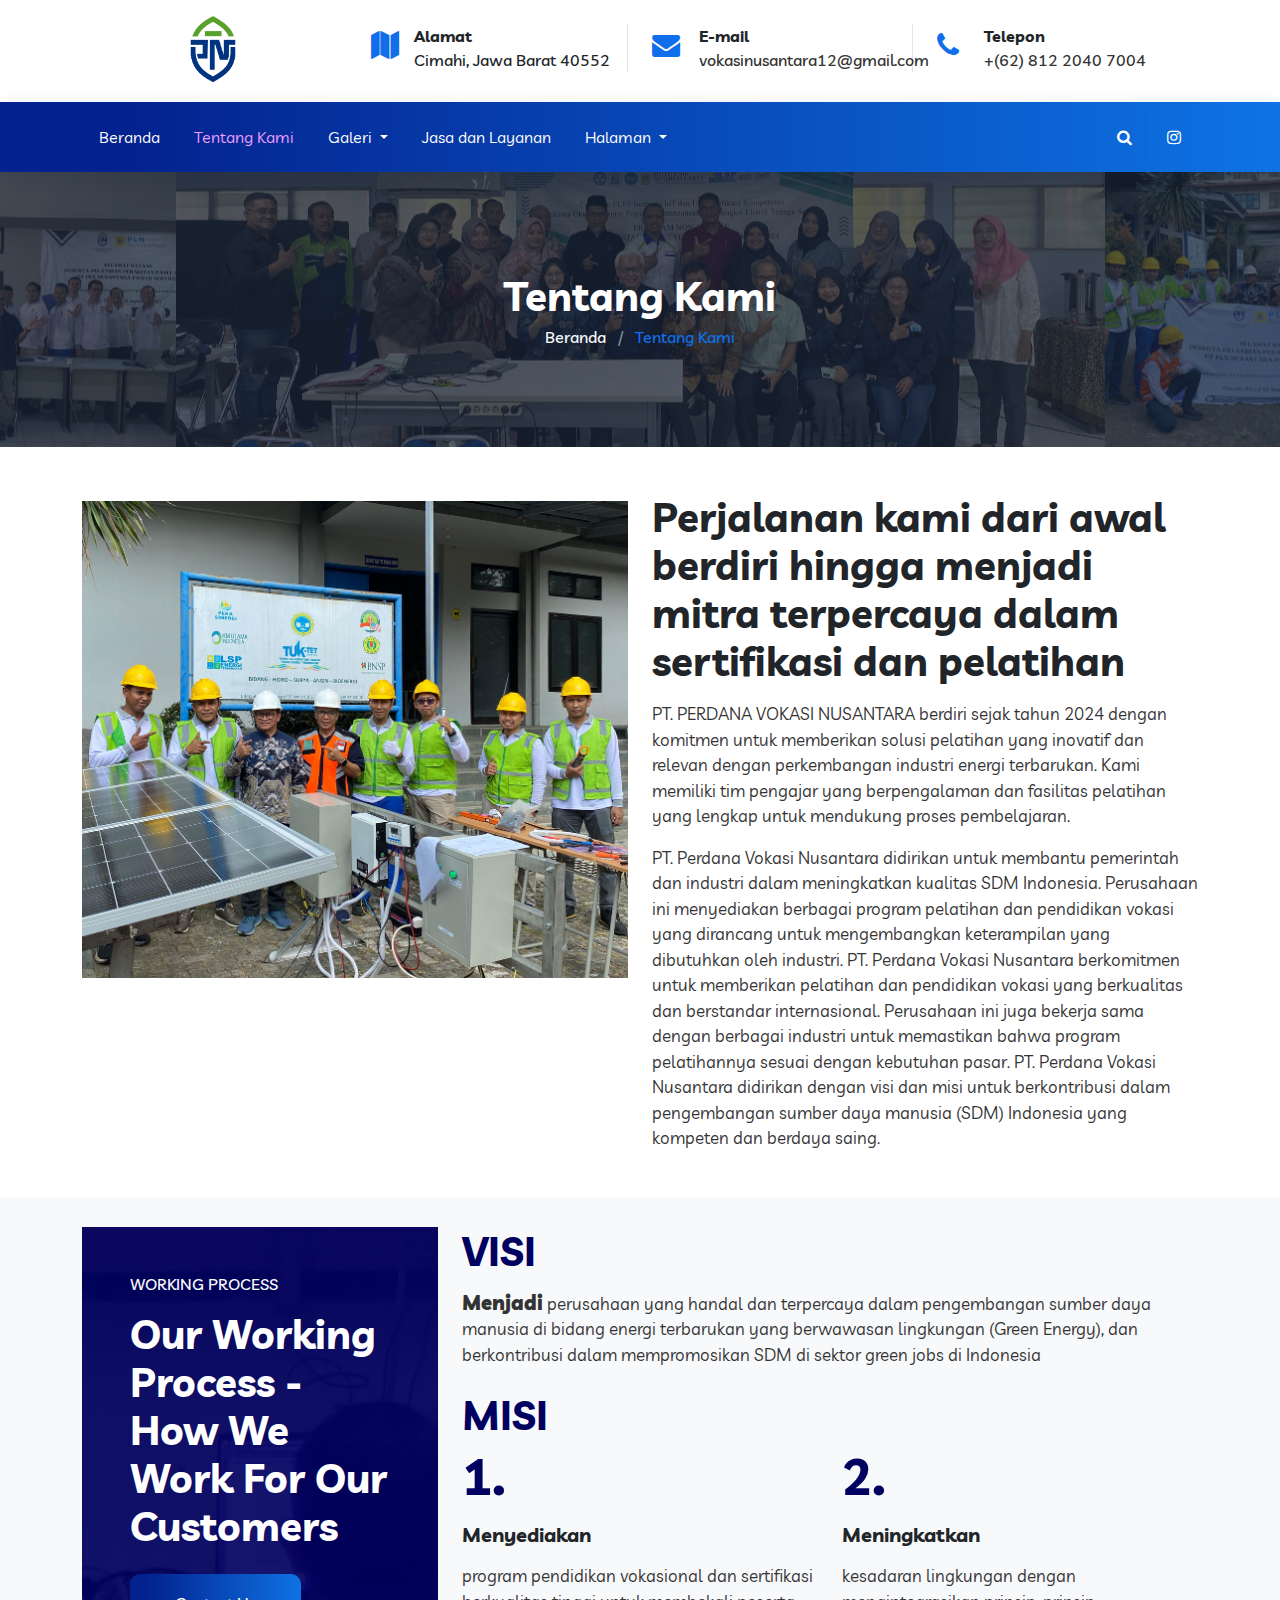
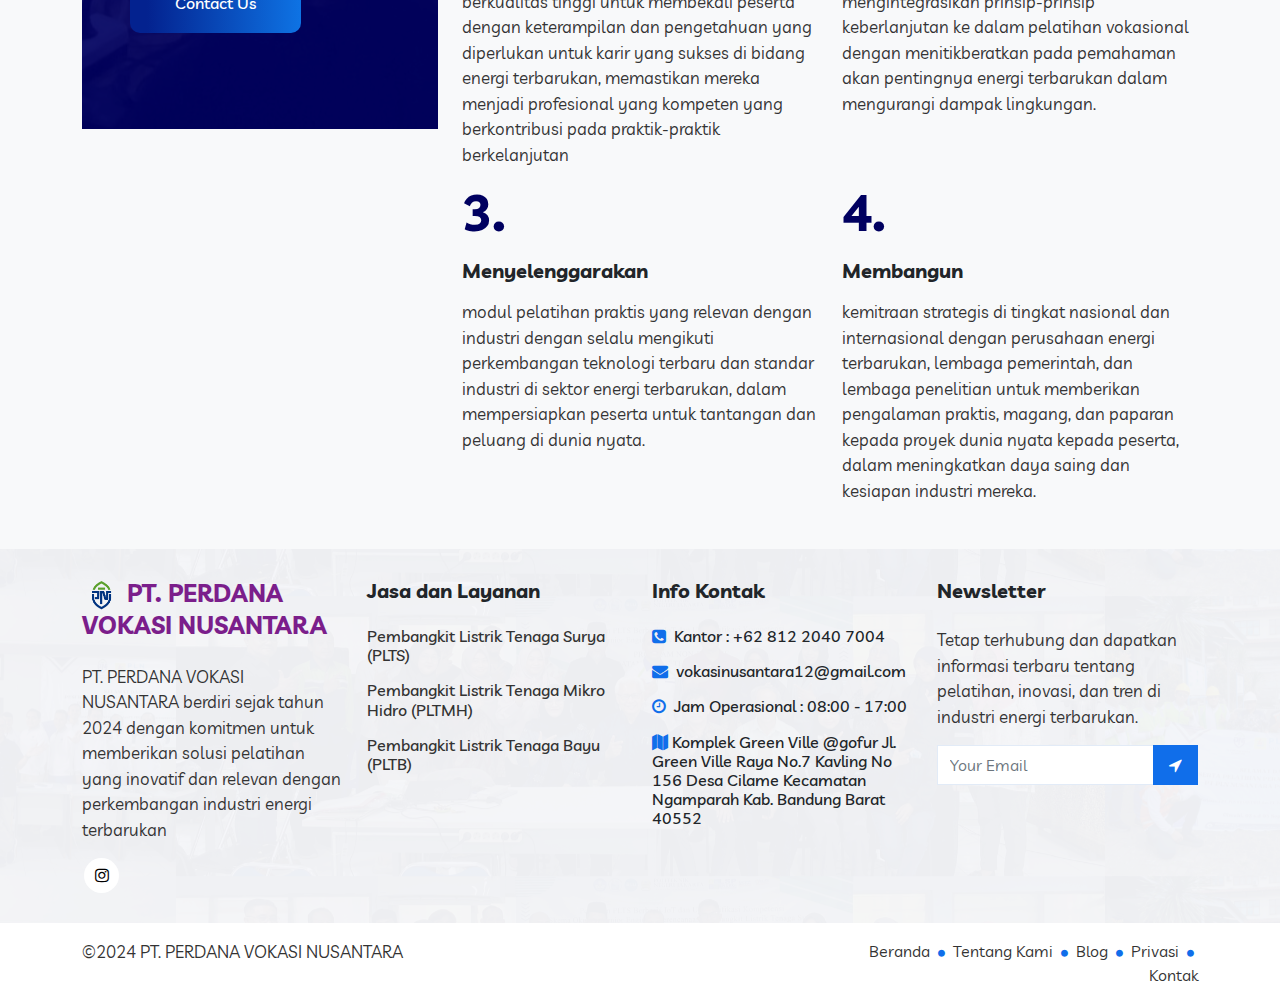
==== about.html @ 3f50a0a0 "first commit" ====
<!DOCTYPE html>
<html lang="en">
<head>
	<meta charset="utf-8">
	<meta http-equiv="X-UA-Compatible" content="IE=edge">
	<meta name="viewport" content="width=device-width, initial-scale=1">
	<title>Tentang Kami</title>
	<link href="css/bootstrap.min.css" rel="stylesheet" >
	<link href="css/font-awesome.min.css" rel="stylesheet" >
	<link href="css/global.css" rel="stylesheet">
	<link href="css/about.css" rel="stylesheet">
	<link href="https://fonts.googleapis.com/css2?family=Livvic:wght@500&display=swap" rel="stylesheet">
	<script src="js/bootstrap.bundle.min.js"></script>

</head>
<body>
<section id="top" class="pt-3 pb-2">
		<div class="container-xl">
		 <div class="row top_1">
		  <div class="col-md-3">
		   <div class="top_1l">
			<h6 class="mt-0 fw-bold text-center" ><a href="index.html"><img src="img/logoindex.png" width="90px" alt=""></a></h4>
		   </div>
		  </div>
		  <div class="col-md-9 pt-2">
		   <div class="top_1r">
			<div class="top_1ri row">
			 <div class="col-md-4">
			  <div class="top_1ril">
			   <div class="top_1rili row">
				<div class="col-md-2">
				 <div class="top_1rill">
				  <span class="col_blue fs-3 m-1"><i class="fa fa-map"></i></span>
				 </div>
				</div>
				<div class="col-md-10">
				 <div class="top_1rilr">
				  <h6 class="mb-0 lh-base">
					  <span class="fw-bold">Alamat</span> <br>
					  Cimahi, Jawa Barat 40552</h6>
				 </div>
				</div>
			   </div>
			  </div>
			 </div>
			 <div class="col-md-4">
			  <div class="top_1ril">
			   <div class="top_1rili row">
				<div class="col-md-2">
				 <div class="top_1rill">
				  <span class="col_blue fs-3"><i class="fa fa-envelope"></i></span>
				 </div>
				</div>
				<div class="col-md-10">
				 <div class="top_1rilr">
				  <h6 class="mb-0 lh-base">
	   <span class="fw-bold">E-mail</span> <br>
	   <a href="#">vokasinusantara12@gmail.com</a></h6>
				 </div>
				</div>
			   </div>
			  </div>
			 </div>
			 <div class="col-md-4">
			  <div class="top_1ril border-end-0">
			   <div class="top_1rili row">
				<div class="col-md-2">
				 <div class="top_1rill">
				  <span class="col_blue fs-3"><i class="fa fa-phone"></i></span>
				 </div>
				</div>
				<div class="col-md-10">
				 <div class="top_1rilr">
				  <h6 class="mb-0 lh-base">
	   <span class="fw-bold">Telepon</span> <br>
	   <a href="#">+(62) 812 2040 7004</a></h6>
				 </div>
				</div>
			   </div>
			  </div>
			 </div>
		   </div>
		   </div>
		  </div>
		 </div>
		</div>
	</section>
	   
<section id="header">
	   <nav class="navbar navbar-expand-md navbar-light bg-white shadow_box" id="navbar_sticky">
		 <div class="container-xl">
		   <a class="text-white navbar-brand fw-bold me-5" href="index.html">PERDANA VOKASI NUSANTARA</a>
		   <button class="navbar-toggler" type="button" data-bs-toggle="collapse" data-bs-target="#navbarSupportedContent" aria-controls="navbarSupportedContent" aria-expanded="false" aria-label="Toggle navigation">
			 <span class="navbar-toggler-icon"></span>
		   </button>
		   <div class="collapse navbar-collapse" id="navbarSupportedContent">
			  <ul class="navbar-nav mb-0 nav_left">
			   <li class="nav-item">
				 <a class="nav-link" aria-current="page" href="index.html">Beranda</a>
			   </li>
				
			   <li class="nav-item">
				 <a class="nav-link active" href="about.html">Tentang Kami </a>
			   </li>
	   
			   <li class="nav-item dropdown">
				 <a class="nav-link dropdown-toggle" href="#" id="navbarDropdown" role="button" data-bs-toggle="dropdown" aria-expanded="false">
				   Galeri
				 </a>
				 <ul class="dropdown-menu drop_1" aria-labelledby="navbarDropdown">
				   <li><a class="dropdown-item" href="#"> Galeri</a></li>
				   <li><a class="dropdown-item border-0" href="#"> Kegiatan</a></li>
				 </ul>
			   </li>
			   
			   <li class="nav-item">
				 <a class="nav-link" href="services.html">Jasa dan Layanan </a>
			   </li>
			   
			   <!-- <li class="nav-item dropdown">
				 <a class="nav-link dropdown-toggle" href="#" id="navbarDropdown" role="button" data-bs-toggle="dropdown" aria-expanded="false">
				   Team
				 </a>
				 <ul class="dropdown-menu drop_1" aria-labelledby="navbarDropdown">
				   <li><a class="dropdown-item" href="team.html"> Team</a></li>
				   <li><a class="dropdown-item border-0" href="team_detail.html"> Team Detail</a></li>
				 </ul>
			   </li> -->
			   
			   
			   <!-- <li class="nav-item">
				 <a class="nav-link" href="pricing.html">Pricing </a>
			   </li> -->
			   
			   <li class="nav-item dropdown">
				 <a class="nav-link dropdown-toggle" href="#" id="navbarDropdown" role="button" data-bs-toggle="dropdown" aria-expanded="false">
				   Halaman
				 </a>
				 <ul class="dropdown-menu drop_1" aria-labelledby="navbarDropdown">
				   <li><a class="dropdown-item" href="#"> Pertanyaan</a></li>
				   <li><a class="dropdown-item border-0" href="#"> Kontak</a></li>
				 </ul>
			   </li>
	   
			 </ul>
			 <ul class="navbar-nav mb-0 ms-auto">
			   <li class="nav-item dropdown">
				 <a class="nav-link dropdown-toggle dropdown_search nav_hide search_btn" href="#" id="navbarDropdown" role="button" data-bs-toggle="dropdown" aria-expanded="false">
				   <i class="fa fa-search"></i>
				 </a>
				 <ul class="dropdown-menu drop_2 p-3" aria-labelledby="navbarDropdown">
				   <li>
					 <div class="input-group">
					   <input type="text" class="form-control" placeholder="Search Here">
					   <span class="input-group-btn">
						   <button class="btn btn-primary bg_blue rounded-0 p-2 px-3 border-0" type="button">
							   <i class="fa fa-search"></i> </button>
					   </span>
			   </div>
				   </li>
				 </ul>
			   </li>
			   <!-- <li class="nav-item">
				 <a class="nav-link" href="#"><i class="fa fa-facebook"></i> </a>
			   </li>
			   <li class="nav-item">
				 <a class="nav-link" href="#"><i class="fa fa-twitter"></i> </a>
			   </li>
			   <li class="nav-item">
				 <a class="nav-link" href="#"><i class="fa fa-linkedin"></i> </a>
			   </li> -->
			   <li class="nav-item">
				 <a class="nav-link" href="https://www.instagram.com/perdanavokasinusantara/"><i class="fa fa-instagram"></i> </a>
			   </li>
			 </ul>
		   </div>
		 </div>
	   </nav>
	</section>

<section id="center" class="center_about">
 <div class="center_om">
   <div class="container-xl">
  <div class="row center_o1 text-center">
     <div class="col-md-12">
	   <h1 class="text-white">Tentang Kami</h1>
	   <h6 class="mb-0 col_blue"><a class="text-light" href="index.html">Beranda</a> <span class="text-white-50 mx-2">/</span> Tentang Kami</h6>
	 </div>
  </div>
 </div>
 </div>
</section>

<section id="about_h" class="p_3">
 <div class="container-xl">
   <div class="about_h1 row">
    <div class="col-md-6">
	 <div class="about_h1l">
	      <div class="grid clearfix">
		  <figure class="effect-jazz mb-0">
			<a href="#"><img src="img/15.jpg" class="w-100 pt-4" alt="img25"></a>
		  </figure>
	  </div>
	 </div>
	</div>
	<div class="col-md-6">
	 <div class="about_h1r">
	  <!-- <h6 class="col_blue d-inline-block bg-light rounded_30 p-3 px-4">ABOUT US</h6> -->
	  <h1 class="mt-3">Perjalanan kami dari awal berdiri hingga menjadi mitra terpercaya dalam sertifikasi dan pelatihan</h1>
	  <p class="mt-3">PT. PERDANA VOKASI NUSANTARA berdiri sejak tahun 2024 dengan komitmen untuk memberikan solusi pelatihan yang inovatif dan relevan dengan perkembangan industri energi terbarukan. Kami memiliki tim pengajar yang berpengalaman dan fasilitas pelatihan yang lengkap untuk mendukung proses pembelajaran.
	</p>
	<p class="mt-3">PT. Perdana Vokasi Nusantara didirikan untuk membantu pemerintah dan industri dalam 
		meningkatkan kualitas SDM Indonesia. Perusahaan ini menyediakan berbagai program pelatihan 
		dan pendidikan vokasi yang dirancang untuk mengembangkan keterampilan yang dibutuhkan 
		oleh industri. PT. Perdana Vokasi Nusantara berkomitmen untuk memberikan pelatihan dan 
		pendidikan vokasi yang berkualitas dan berstandar internasional. Perusahaan ini juga bekerja
		sama dengan berbagai industri untuk memastikan bahwa program pelatihannya sesuai dengan 
		kebutuhan pasar.
		PT. Perdana Vokasi Nusantara didirikan dengan visi dan misi untuk berkontribusi dalam 
		pengembangan sumber daya manusia (SDM) Indonesia yang kompeten dan berdaya saing.</p>
	 </div>
	</div>
   </div>
 </div>
</section>

<!-- <section id="team_h" class="p_3  bg_dark">
 <div class="container-xl">
  <div class="row serv_h1 text-center mb-4">
	 <div class="col-md-12">
	  <h6 class="text-light">TEAM</h6>
	  <h2 class="mt-3 text-white mb-0">Expert IT Consultants</h2>
	 </div>
	</div>
  <div class="team_h1i row">
	   <div class="col-md-4">
	     <div class="team_h1im">
	    <div class="team_h1im1 position-relative clearfix">
		 <div class="team_h1im1i clearfix">
		    <div class="grid clearfix">
				  <figure class="effect-jazz mb-0">
					<a href="#"><img src="img/16.jpg" class="w-100" alt="abc"></a>
				  </figure>
			  </div>
		 </div>
		 <div class="team_h1im1i1 position-absolute w-100 clearfix bottom-0 p-3">
		   <ul class="social-network social-circle mb-0">
					<li><a href="#" class="icoRss" title="Rss"><i class="fa fa-pinterest"></i></a></li>
					<li><a href="#" class="icoFacebook" title="Facebook"><i class="fa fa-facebook"></i></a></li>
					<li><a href="#" class="icoTwitter" title="Twitter"><i class="fa fa-twitter"></i></a></li>
					<li><a href="#" class="icoLinkedin" title="Linkedin"><i class="fa fa-linkedin"></i></a></li>
				</ul>
		 </div>
		</div>
		<div class="team_h1im2 p-4 bg-white text-center  clearfix">
		 <h4><a href="#">Sempert Porta</a></h4>
		 <h5 class="col_blue fw-normal mb-0">Design Lead</h5>
		</div>
	   </div>
	   </div>
	   <div class="col-md-4">
	     <div class="team_h1im">
	    <div class="team_h1im1 position-relative clearfix">
		 <div class="team_h1im1i clearfix">
		    <div class="grid clearfix">
				  <figure class="effect-jazz mb-0">
					<a href="#"><img src="img/17.jpg" class="w-100" alt="abc"></a>
				  </figure>
			  </div>
		 </div>
		 <div class="team_h1im1i1 position-absolute w-100 clearfix bottom-0 p-3">
		   <ul class="social-network social-circle mb-0">
					<li><a href="#" class="icoRss" title="Rss"><i class="fa fa-pinterest"></i></a></li>
					<li><a href="#" class="icoFacebook" title="Facebook"><i class="fa fa-facebook"></i></a></li>
					<li><a href="#" class="icoTwitter" title="Twitter"><i class="fa fa-twitter"></i></a></li>
					<li><a href="#" class="icoLinkedin" title="Linkedin"><i class="fa fa-linkedin"></i></a></li>
				</ul>
		 </div>
		</div>
		<div class="team_h1im2 p-4 bg-white text-center  clearfix">
		 <h4><a href="#">Eget Nulla</a></h4>
		 <h5 class="col_blue fw-normal mb-0">Graphic Artist</h5>
		</div>
	   </div>
	   </div>
	   <div class="col-md-4">
	     <div class="team_h1im">
	    <div class="team_h1im1 position-relative clearfix">
		 <div class="team_h1im1i clearfix">
		    <div class="grid clearfix">
				  <figure class="effect-jazz mb-0">
					<a href="#"><img src="img/18.jpg" class="w-100" alt="abc"></a>
				  </figure>
			  </div>
		 </div>
		 <div class="team_h1im1i1 position-absolute w-100 clearfix bottom-0 p-3">
		   <ul class="social-network social-circle mb-0">
					<li><a href="#" class="icoRss" title="Rss"><i class="fa fa-pinterest"></i></a></li>
					<li><a href="#" class="icoFacebook" title="Facebook"><i class="fa fa-facebook"></i></a></li>
					<li><a href="#" class="icoTwitter" title="Twitter"><i class="fa fa-twitter"></i></a></li>
					<li><a href="#" class="icoLinkedin" title="Linkedin"><i class="fa fa-linkedin"></i></a></li>
				</ul>
		 </div>
		</div>
		<div class="team_h1im2 p-4 bg-white text-center  clearfix">
		 <h4><a href="#">Dapibus Diam</a></h4>
		 <h5 class="col_blue fw-normal mb-0">App Developer</h5>
		</div>
	   </div>
	   </div>
	  </div>
 </div>
</section> -->

<section id="work_h" class="p_3 bg-light">
 <div class="container-xl">
    <div class="work_h1 row">
	 <div class="col-md-4">
	  <div class="work_h1l">
	    <div class="work_h1li p-5">
	      <h6 class="text-light">WORKING PROCESS</h6>
		  <h1 class="mt-3 text-white">Our Working Process - How We Work For Our Customers</h1>
		  <h6 class="mt-4 mb-5"><a class="button rounded_10" href="#">Contact Us</a></h6>
	   </div>
	  </div>
	 </div>
	 <div class="col-md-8">
		 <div class="work_h1r">
		  <div class="work_h1ri row">
		   <div class="col-md-12 col-sm-6">
			<div class="work_h1ril">
			 <h1 class="col_dark font_30">VISI</h1>
			 <!-- <h5 class="mt-3">Menyediakan</h5> -->
			 <p class="mb-0 mt-3"><span class="h5" style="font-weight: 1000;">Menjadi</span> perusahaan yang handal dan terpercaya dalam pengembangan sumber daya manusia di 
				bidang energi terbarukan yang berwawasan lingkungan (Green Energy), dan berkontribusi dalam 
				mempromosikan SDM di sektor green jobs di Indonesia
			 </p>
			 <br> 
			 <h1 class="col_dark font_30">MISI</h1>
			</div>
		   </div>
		  </div> 

		  <div class="work_h1ri row">
		   <div class="col-md-6 col-sm-6">
			<div class="work_h1ril">
			 <h1 class="col_dark font_50">1.</h1>
			 <h5 class="mt-3">Menyediakan</h5>
			 <p class="mb-0 mt-3">program pendidikan vokasional dan sertifikasi berkualitas tinggi untuk membekali peserta dengan keterampilan dan pengetahuan yang diperlukan untuk karir yang sukses di bidang energi terbarukan, memastikan mereka menjadi profesional yang kompeten yang berkontribusi pada praktik-praktik berkelanjutan
			 </p>
			</div>
		   </div>
		   <div class="col-md-6 col-sm-6">
			<div class="work_h1ril">
			 <h1 class="col_dark font_50">2.</h1>
			 <h5 class="mt-3">Meningkatkan</h5>
			 <p class="mb-0 mt-3">kesadaran lingkungan dengan mengintegrasikan prinsip-prinsip keberlanjutan ke dalam pelatihan vokasional dengan menitikberatkan pada pemahaman akan pentingnya energi terbarukan dalam mengurangi dampak lingkungan.
			 </p>
			</div>
		   </div>
		  </div> 
		 <div class="work_h1ri row mt-3 mb-3">
		  <div class="col-md-6 col-sm-6">
		   <div class="work_h1ril">
		    <h1 class="col_dark font_50">3.</h1>
			<h5 class="mt-3">Menyelenggarakan</h5>
			<p class="mb-0 mt-3">modul pelatihan praktis yang relevan dengan industri dengan selalu mengikuti perkembangan teknologi terbaru dan standar industri di sektor energi terbarukan, dalam mempersiapkan peserta untuk tantangan dan peluang di dunia nyata.</p>
		   </div>
		  </div>
		  <div class="col-md-6 col-sm-6">
		   <div class="work_h1ril">
		    <h1 class="col_dark font_50">4.</h1>
			<h5 class="mt-3">Membangun</h5>
			<p class="mb-0 mt-3">kemitraan strategis di tingkat nasional dan internasional dengan perusahaan energi terbarukan, lembaga pemerintah, dan lembaga penelitian untuk memberikan pengalaman praktis, magang, dan paparan kepada proyek dunia nyata kepada peserta, dalam meningkatkan daya saing dan kesiapan industri mereka.</p>
		   </div>
		  </div>
		 </div>
	  </div>
	 </div>
	</div>
 </div>
</section>

<!-- <section id="price" class="p_3">
 <div class="container-xl">
   <div class="row serv_h1 text-center mb-4">
	 <div class="col-md-12">
	  <h6 class="col_blue">PRICING</h6>
	  <h2 class="mt-3">Our Pricing Plan</h2>
	  <hr class="line mx-auto mt-3 mb-0">
	 </div>
	</div>
    <div class="row price_1">
	 <div class="col-md-4">
	  <div class="price_1i shadow_box rounded_10 position-relative">
	    <div class="price_1i1 p-4">
	     <span class="col_blue font_60 text-center d-block"><i class="fa fa-gear"></i></span>
		 <h1 class="font_50 text-center">$ 22.99</h1>
		 <h6 class="text-center">Monthly Package</h6>
		 <hr class="mt-4 mb-4">
		 <h6>Powerful Admin Panel <i class="fa fa-check col_blue pull-right"></i></h6>
		 <h6 class="mt-3">1 Native Android App <i class="fa fa-check col_blue pull-right"></i></h6>
		 <h6 class="mt-3">Multi-Language Support <i class="fa fa-remove col_blue pull-right"></i></h6>
		 <h6 class="mt-3">Support via E-mail and Phone <i class="fa fa-check col_blue pull-right"></i></h6>
		 <h6 class="mt-4 mb-0 text-center"><a class="button" href="#">Buy Now</a></h6>
	  </div>
	    <div class="price_1i2 position-absolute top-0 pt-4">
	    <h6 class="mb-0 d-inline-block bg_blue p-2 text-white px-4">Silver</h6>
	  </div>
	  </div>
	 </div>
	 <div class="col-md-4">
	  <div class="price_1i shadow_box rounded_10 position-relative bg_dark">
	    <div class="price_1i1 p-4">
	     <span class="text-white font_60 text-center d-block"><i class="fa fa-gear"></i></span>
		 <h1 class="font_50 text-center text-white">$ 32.99</h1>
		 <h6 class="text-center text-light">Monthly Package</h6>
		 <hr class="mt-4 mb-4">
		 <h6 class="text-light">Powerful Admin Panel <i class="fa fa-check pull-right"></i></h6>
		 <h6 class="mt-3 text-light">1 Native Android App <i class="fa fa-check pull-right"></i></h6>
		 <h6 class="mt-3 text-light">Multi-Language Support <i class="fa fa-check pull-right"></i></h6>
		 <h6 class="mt-3 text-light">Support via E-mail and Phone <i class="fa fa-check pull-right"></i></h6>
		 <h6 class="mt-4 mb-0 text-center text-light"><a class="button" href="#">Buy Now</a></h6>
	  </div>
	    <div class="price_1i2 position-absolute top-0 pt-4">
	    <h6 class="mb-0 d-inline-block bg-white p-2 col_blue px-4">Gold</h6>
	  </div>
	  </div>
	 </div>
	 <div class="col-md-4">
	  <div class="price_1i shadow_box rounded_10 position-relative">
	    <div class="price_1i1 p-4">
	     <span class="col_blue font_60 text-center d-block"><i class="fa fa-gear"></i></span>
		 <h1 class="font_50 text-center">$ 49.99</h1>
		 <h6 class="text-center">Monthly Package</h6>
		 <hr class="mt-4 mb-4">
		 <h6>Powerful Admin Panel <i class="fa fa-check col_blue pull-right"></i></h6>
		 <h6 class="mt-3">1 Native Android App <i class="fa fa-check col_blue pull-right"></i></h6>
		 <h6 class="mt-3">Multi-Language Support <i class="fa fa-check col_blue pull-right"></i></h6>
		 <h6 class="mt-3">Support via E-mail and Phone <i class="fa fa-check col_blue pull-right"></i></h6>
		 <h6 class="mt-4 mb-0 text-center"><a class="button" href="#">Buy Now</a></h6>
	  </div>
	    <div class="price_1i2 position-absolute top-0 pt-4">
	    <h6 class="mb-0 d-inline-block bg_blue p-2 text-white px-4">Platinum</h6>
	  </div>
	  </div>
	 </div>
	</div>
 </div> 
</section> -->

   
<section id="footer">
	<div class="footer_m p_3">
	  <div class="container-xl">
		<div class="row footer_1">
		 <div class="col-md-3">
		  <div class="footer_1i">
			<h4 class="mb-4"><a class="col_violet" href="index.html"><img src="img/logoindex.png" width="15%" alt=""> PT. PERDANA VOKASI NUSANTARA</a></h4>
			<p>PT. PERDANA VOKASI NUSANTARA berdiri sejak tahun 2024 dengan komitmen untuk memberikan solusi pelatihan yang inovatif dan relevan dengan perkembangan industri energi terbarukan</p>
			<ul class="mb-0 mt-3">
				<li class="d-inline-block"><a href="#"><i class="fa fa-instagram"></i></a></li>
			<!-- <li class="d-inline-block"><a href="#"><i class="fa fa-facebook"></i></a></li>
			<li class="d-inline-block"><a href="#"><i class="fa fa-pinterest"></i></a></li>
			<li class="d-inline-block"><a href="#"><i class="fa fa-linkedin"></i></a></li> -->
		   </ul>
		  </div>
		 </div>
		 <div class="col-md-3">
		  <div class="footer_1i">
			<h5 class="mb-4">Jasa dan Layanan</h5>
			<div class="row footer_3ism">
			 <h6 class="col-md-12 col-6"><a  href="#">Pembangkit Listrik Tenaga Surya (PLTS)</a></h6>
		 <h6 class="col-md-12 col-6 mt-2"><a  href="#">Pembangkit Listrik Tenaga Mikro Hidro (PLTMH)</a></h6>
		 <h6 class="col-md-12 col-6 mt-2"><a  href="#">Pembangkit Listrik Tenaga Bayu (PLTB)</a></h6>
			</div>
		  </div>
		 </div>
		 <div class="col-md-3">
		  <div class="footer_1i">
			<h5 class="mb-4">Info Kontak</h5>
			<h6><i class="fa fa-phone-square col_blue me-1"></i> Kantor : +62 812 2040 7004</h6>
		   <h6 class="mt-3"><i class="fa fa-envelope col_blue me-1"></i> vokasinusantara12@gmail.com</h6>
		   <h6 class="mt-3"><i class="fa fa-clock-o col_blue me-1"></i> Jam Operasional : 08:00 - 17:00</h6>
		   <h6 class="mt-3 mb-0"><i class="fa fa-map col_blue me-1"></i>Komplek Green Ville @gofur Jl. Green Ville Raya No.7 Kavling No 156 Desa Cilame Kecamatan 
			Ngamparah Kab. Bandung Barat 40552
			</h6>
		  </div>
		 </div>
		 <div class="col-md-3">
		  <div class="footer_1i">
			<h5 class="mb-4">Newsletter</h5>
			<p>Tetap terhubung dan dapatkan informasi terbaru tentang pelatihan, inovasi, dan tren di industri energi terbarukan.</p>
			<div class="input-group">
					<input type="text" class="form-control" placeholder="Your Email">
					<span class="input-group-btn">
						<button class="btn btn-primary bg_blue rounded-0 p-2 px-3 border-0" type="button">
							<i class="fa fa-location-arrow"></i> </button>
					</span>
			</div>
		  </div>
		 </div>
		</div>
	</div>
	</div>
	</section>
	
	<section id="footer_b" class="pt-3 pb-3">
	 <div class="container-xl">
		<div class="row footer_b1">
		 <div class="col-md-8">
		  <div class="footer_b1l">
			<p class="mb-0">©2024 PT. PERDANA VOKASI NUSANTARA</a></p>
		  </div>
		 </div>
		 <div class="col-md-4">
		  <div class="footer_b1r text-end">
		   <ul class="mb-0">
			<li class="d-inline-block"><a href="#">Beranda</a></li>
			<li class="d-inline-block col_blue font_8 align-middle mx-1"><i class="fa fa-circle"></i></li>
			<li class="d-inline-block"><a href="#">Tentang Kami</a></li>
			<li class="d-inline-block col_blue font_8 align-middle mx-1"><i class="fa fa-circle"></i></li>
			<li class="d-inline-block"><a href="#">Blog</a></li>
			<li class="d-inline-block col_blue font_8 align-middle mx-1"><i class="fa fa-circle"></i></li>
			<li class="d-inline-block"><a href="#">Privasi</a></li>
			<li class="d-inline-block col_blue font_8 align-middle mx-1"><i class="fa fa-circle"></i></li>
			<li class="d-inline-block"><a href="#">Kontak</a></li>
		   </ul>
		  </div>
		 </div>
		</div>
	 </div>
	</section>

<script>
window.onscroll = function() {myFunction()};
var navbar_sticky = document.getElementById("navbar_sticky");
var sticky = navbar_sticky.offsetTop;
var navbar_height = document.querySelector('.navbar').offsetHeight;
function myFunction() {
  if (window.pageYOffset >= sticky + navbar_height) {
    navbar_sticky.classList.add("sticky")
	document.body.style.paddingTop = navbar_height + 'px';
  } else {
    navbar_sticky.classList.remove("sticky");
	document.body.style.paddingTop = '0'
  }
}
</script>

</body>

</html>
---- css/global.css ----
/*
Template Name: Comp Tech
File: Layout CSS
Author: TemplatesOnWeb
Author URI: https://www.templateonweb.com/
Licence: <a href="https://www.templateonweb.com/license">Website Template Licence</a>
*/
body{
font-family: 'Livvic', sans-serif;
}
ul{
list-style:none;
padding:0;
 }

p{
color: #333;
font-size:17px;
 }
h1,h2,h3,h4,h5{
font-weight:bold;
 }

a{
color: #333;
text-decoration:none;
 }
a:hover{
text-decoration:none;
color: #106eea;
 }
a:focus{
text-decoration:none;
color: #106eea;
 }


.button{
background-image: linear-gradient(90deg, #03228f 10%, #0e73e4 100%); 
color:#fff!important;
display: inline-block;
transition: 0.3s;
padding: 20px 45px 20px 45px;
border-radius:30px;
 }

.button:hover{
background-image: linear-gradient(90deg, #34447e 10%, #78aee9 100%); 
color:#fff!important;
 }


.grid figure {
position: relative;
float: left;
overflow: hidden;
width: 100%;
text-align: center;
cursor: pointer;
}
figure.effect-jazz figcaption::after,
figure.effect-jazz img
{
-webkit-transition: opacity 0.35s, -webkit-transform 0.35s;
transition: opacity 0.35s, transform 0.35s;
}

figure.effect-jazz:hover img {
-webkit-transform: scale3d(1.05,1.05,1);
transform: scale3d(1.05,1.05,1);
}

.col_blue{
color: #106eea!important; 
 }
.col_violet{
color: #7b1e8b!important; 
 }

.col_dark{
color: #000060!important; 
 }
.bg_blue{
background: #106eea!important; 
 }
.bg_dark{
background: #000060!important; 
 }
.bg_back{
background: #0000008c!important; 
 }
.bg_radient{
background-image: linear-gradient(90deg, #03228f 10%, #0e73e4 100%);
 }


hr{
opacity:1;
background-color:#e2ebf7; 
 }
.font_14{
font-size:14px; 
 }

.font_12{
font-size:12px; 
 }
.font_10{
font-size:10px; 
 }
.font_8{
font-size:8px; 
 }
.font_60{
font-size:60px; 
 }
.font_50{
font-size:50px; 
 }

.line {
height:4px!important;
width: 80px;
background-color:#106eea;
}


.p_3{
padding-top:30px;
padding-bottom:30px; 
 }

.border_1{
border:1px solid #e2ebf7;
 }

.carousel_p .carousel-indicators {
bottom: -60px!important;
}
.carousel_p {
padding-bottom: 70px!important;
}

.rounded_10{
border-radius:10px!important; 
 }
.rounded_30{
border-radius:30px!important; 
 }
/*********************header****************/
.top_1l h4{
margin-top:11px!important; 
 }
.top_1ril{
border-right:1px solid #dce5f1;
 }
.nav_hide:after{
display:none; 
 }

.navbar{
background-image: linear-gradient(90deg, #03228f 10%, #0e73e4 100%); 
 }
#header .navbar-brand{
font-size:1.5rem;
display:none;
 }
.navbar-collapse {
align-items:start;
}

#header .nav-link{
padding:15px 17px;
color:#fff;
 }
#header .nav-link:hover{
background:none;
color:#f19eff;
 }
#header .nav-link:focus{
background:none;
color:#f19eff;
 }
#header .active{
background:none;
color:#f19eff;
 }


.drop_1{
min-width:220px;
padding:0;
border-radius:0;
margin-top:9px!important;
border:none;
background:#fff;
box-shadow: 0px 4px 20px -3px rgb(22 36 62 / 15%);
 }
.drop_1 a{
padding-top:15px;
padding-bottom:15px;
border-bottom:1px solid #e2ebf7;
color:#333;
 }
.drop_1 a:hover{
background:none;
color:#106eea;
 }

.drop_2 {
min-width: 300px;
padding: 10px;
border-radius: 0;
margin-top: 9px!important;
border: none;
box-shadow: 0px 4px 20px -3px rgb(22 36 62 / 15%);
right: 0!important;
left: auto!important;
}
.sticky {
position: fixed;
top: 0;
width: 100%!important;
z-index:3;
background-image: linear-gradient(90deg, #03228f 10%, #0e73e4 100%);
}
.sticky {
top: -40px;
transform: translateY(40px);
transition: transform .3s;
}
.sticky .navbar-brand{
display:block!important;
}
.search_btn{
border-right:1px solid #0d6ee9;
 }
/*********************header_end****************/

/*********************common****************/
.pages ul li{
 display:inline-block;
 }
.pages ul li a{
display:block;
color: #0c121d;
 margin: 0 2px;
 width:40px;
 height:40px;
 line-height:38px;
 text-align:center;
 border:1px solid #e2ebf7;
 background:#fff;
 }
.pages ul li a:hover{
 background: #106eea;
 border:1px solid #106eea;
 }
.pages ul li a:hover{
 color: #fff!important;
 }
.act{
background:#106eea!important;
border:1px solid #106eea!important;
color:#fff!important;
 }

 /* footer social icons */
ul.social-network {
list-style: none;
display: block;
margin-left:0 !important;
padding: 0;
}
ul.social-network li {
display: inline-block;
}

/* footer social icons */
.social-network a.icoRss:hover {
background-color: #F56505;
}
.social-network a.icoFacebook:hover {
background-color:#3B5998;
}
.social-network a.icoTwitter:hover {
background-color:#33ccff;
}
.social-network a.icoGoogle:hover {
background-color:#BD3518;
}
.social-network a.icoVimeo:hover {
background-color:#0590B8;
}
.social-network a.icoLinkedin:hover {
background-color:#007bb7;
}
.social-network a.icoRss:hover i, .social-network a.icoFacebook:hover i, .social-network a.icoTwitter:hover i,
.social-network a.icoGoogle:hover i, .social-network a.icoVimeo:hover i, .social-network a.icoLinkedin:hover i {
color:#fff;
}
a.socialIcon:hover, .socialHoverClass {
color:#44BCDD;
}

.social-circle li a {
display:inline-block;
position:relative;
margin:0 2px 0 2px;
-moz-border-radius:50%;
-webkit-border-radius:50%;
border-radius:50%;
text-align:center;
width: 40px;
height: 40px;
}
.social-circle li i {
margin:0;
line-height:40px;
text-align: center;
}

.social-circle li a:hover i, .triggeredHover {
-moz-transform: rotate(360deg);
-webkit-transform: rotate(360deg);
-ms--transform: rotate(360deg);
transform: rotate(360deg);
-webkit-transition: all 0.2s;
-moz-transition: all 0.2s;
-o-transition: all 0.2s;
-ms-transition: all 0.2s;
transition: all 0.2s;
}
.social-circle i {
color: #fff;
-webkit-transition: all 0.8s;
-moz-transition: all 0.8s;
-o-transition: all 0.8s;
-ms-transition: all 0.8s;
transition: all 0.8s;
}
.form-control:focus{
  box-shadow:none;
 border-color:#e2ebf7; 
 }
.form-select:focus{
 box-shadow:none;
 border-color:#e2ebf7;  
 }
.form-control{
border-color:#e2ebf7;
box-shadow:none;
border-radius:0;
height:51px;
 }
.form-select{
border-color:#e2ebf7;
box-shadow:none; 
border-radius:0;
height:51px;
color:#777;
 }

.shadow_box{
box-shadow: 0px 4px 20px -3px rgb(22 36 62 / 15%);
 }
.carousel-indicators [data-bs-target] {
 background-color:#106eea; 
}

.input-group .form-control{
height:auto; 
 }
.input-group .form-control:focus{
box-shadow:none;
 }
.form-check .form-check-input:checked {
background-color: #106eea;
border-color: #106eea;
}
.form_text{
height:150px!important; 
 }

.work_h1l {
background-image: url(../img/4.jpg);
background-position: center;
}
.work_h1li{
background:#000060eb;
 }
.price_1i2 h6{
border-radius:0px 30px 30px 0px; 
 }
.center_om{
background: #192437bd; 
padding-top: 100px;
padding-bottom: 100px;
 }
.team_h1im1i1 ul li a{
background: #106eea;
width:40px;
height:40px;
font-size:16px;
 }
.team_h1im1i1 ul li a i{
line-height:40px;
 }
.team_h1im1i1 {
display:none; 
 }
.team_h1im1:hover .team_h1im1i1{
display:block; 
 }
/*********************common_end****************/

/*********************footer****************/
.footer_m{
background:#f5f6f9f7; 
 }
#footer {
background-image: url(../img/1.jpg);
background-position: center;
}
.footer_1i ul li a {
display: block;
background: #fff;
color: #000;
width: 35px;
height: 35px;
line-height: 35px;
border-radius: 50%;
text-align: center;
margin-left: 2px;
margin-right: 2px;
transition: 0.3s;
}
.footer_1i ul li a:hover {
background:#106eea;
color:#fff; 
 }
/*********************footer_end****************/


@media screen and (max-width : 767px){
.navbar-collapse{
max-height:300px;
overflow-y:scroll; 
border-top:1px solid #0a55c4;
margin-top:15px;
 }
#header .nav-link{
font-size:26px!important;
border-bottom:1px solid #0a55c4;
padding-top:10px;
padding-bottom:10px;
 }

.navbar .navbar-toggler{
box-shadow:none!important;
background:#fbfbfb;
border:none;
border-radius:0;
margin-top:0;
 }
.drop_1{
margin-top:0!important;
min-width:100%; 
 }
.drop_1 a{
font-size:22px; 
 }
.navbar{
padding-top:10px!important;
padding-bottom:10px!important;
 }

.sticky .drop_1{
margin-top:0!important; 
 }
.line{
margin-left:auto;
margin-right:auto; 
 }
.drop_2{
margin-top:0!important;
min-width:100%; 
 }

.pages ul li{
margin-top:5px;
margin-bottom:5px; 
 }

.center_sm{
text-align:center!important; 
 }
#header .navbar-brand{
display:block;
 }
#top{
display:none; 
 }
.serv_h1 br{
display:none; 
 }
.work_h1l{
text-align:center; 
 }
.work_h1r{
margin-top:15px; 
 }
.work_h1ril{
text-align:center;
margin-top:5px;
margin-bottom:5px; 
 }
.work_h1ril  p{
text-align:left; 
 }
.price_1i{
margin-top:8px;
margin-bottom:8px; 
 }
.sub_1l br{
display:none 
 }
.sub_1l {
text-align:center;
 }
.sub_1l p{
text-align:left;
 }
.sub_1r{
text-align:center!important;
margin-top:20px!important;
 }
.footer_1i h4{
text-align:center; 
 }
.footer_1i ul{
text-align:center; 
 }
.footer_1i h5{
text-align:center; 
 }
.footer_1i {
margin-top:8px;
margin-bottom:8px;
 }
.footer_3ism h6{
margin-top:10px!important; 
 }
.footer_b1r{
margin-top:15px;
text-align:left!important; 
 }
.about_h1r{
margin-top:15px;
 }
.about_h1r br{
display:none;
 }
.work_h1ri{
margin-top:15px!important; 
 }
.contact_1ril h6{
text-align:center;
 }
.serv_h2i{
margin-top:8px;
margin-bottom:8px;
text-align:center; 
 }
.serv_h2i p{
text-align:left; 
 }
.contact_1r{
padding:20px!important; 
 }
.contact_1ril{
margin-top:10px;
 }
.team_h1im{
margin-top:8px;
margin-bottom:8px; 
 }
 }
@media (min-width:576px) and (max-width:767px) {

 }
@media (min-width:768px) and (max-width:991px) {
.navbar-expand-md {
flex-wrap:wrap!important;
}

.top_1rill span{
font-size:14px!important; 
 }
.top_1rilr h6{
font-size:12px; 
 }
#header .nav-link {
padding: 15px 8px;
font-size:13px;
}
#header .navbar-brand {
font-size: 1.2rem;
}
.drop_1 {
min-width: 180px;
}
.work_h1li {
padding:20px!important;
}
.price_1i1 .font_60{
font-size:30px; 
 }
.price_1i2 h6{
padding-left:10px!important;
padding-right:10px!important;
font-size:13px; 
 }
.price_1i1 h6{
font-size:12px;  
 }
.price_1i1 .font_50{
font-size:40px;  
 }
.price_1i1{
padding:10px!important; 
 }
.sub_1l br{
display:none; 
 }
.sub_1r .button{
padding-left:15px!important;
padding-right:15px!important; 
 }
.footer_1i ul li a {
width: 25px;
height: 25px;
line-height: 25px;
font-size:12px;
}
.top_1l{
margin-top:0!important; 
 }
.top_1r{
margin-top:5px; 
 }
.blog_h1i1i1 h6{
padding-left:10px!important;
padding-right:10px!important;
font-size:12px; 
 }
.consult_1l img{
min-height:570px; 
 }
 }
@media (min-width:871px) and (max-width:991px) {
#header .nav-link {
padding: 15px 12px;
}
 }
@media (min-width:992px) and (max-width:1200px) {
.navbar-expand-md {
flex-wrap:wrap!important;
}
#header .nav-link {
padding: 15px 12px;
}
.consult_1l img{
min-height:570px; 
 }
 }
@media (min-width:1201px) and (max-width:1360px) {

 }
---- css/about.css ----
/*********************about****************/
.center_about {
background-image: url(../img/1.jpg);
background-position: center;
}

.contact_1r {
min-height:570px; 
 }
 
.center_cont{
background-image: url(../img/25.jpg);
background-position: center;
}
.contact_1l{
background-image: linear-gradient(90deg, #03228f 10%, #0e73e4 100%); 
 }
.contact_1lil span{
width:60px;
height:60px;
line-height:60px; 
 }
.center_price {
background-image: url(../img/33.jpg);
background-position: center;
}
/*********************about_end****************/


@media screen and (max-width : 767px){
.contact_1lil span {
width: 50px;
height: 50px;
line-height: 50px;
}
.contact_1ro{
margin-top:15px;
text-align:center; 
 }
.about_h1r {
text-align:center;
 }
.about_h1r p{
text-align:left;
 }
 }

@media (min-width:576px) and (max-width:767px) {

 }
@media (min-width:768px) and (max-width:991px) {
.about_h1l img{
min-height:400px; 
 }
.about_h1r p{
font-size:14px;
 }
.contact_1lil span {
width: 35px;
height: 35px;
line-height: 35px;
font-size:16px!important;
}
.about_h1r br{
display:none;
 }
 }

@media (min-width:992px) and (max-width:1200px) {
.about_h1l img{
min-height:480px; 
 }
.about_h1r br{
display:none;
 }
.contact_1lil span {
width: 55px;
height: 55px;
line-height: 55px;
font-size:18px!important;
}

 }
@media (min-width:1201px) and (max-width:1360px) {

 }
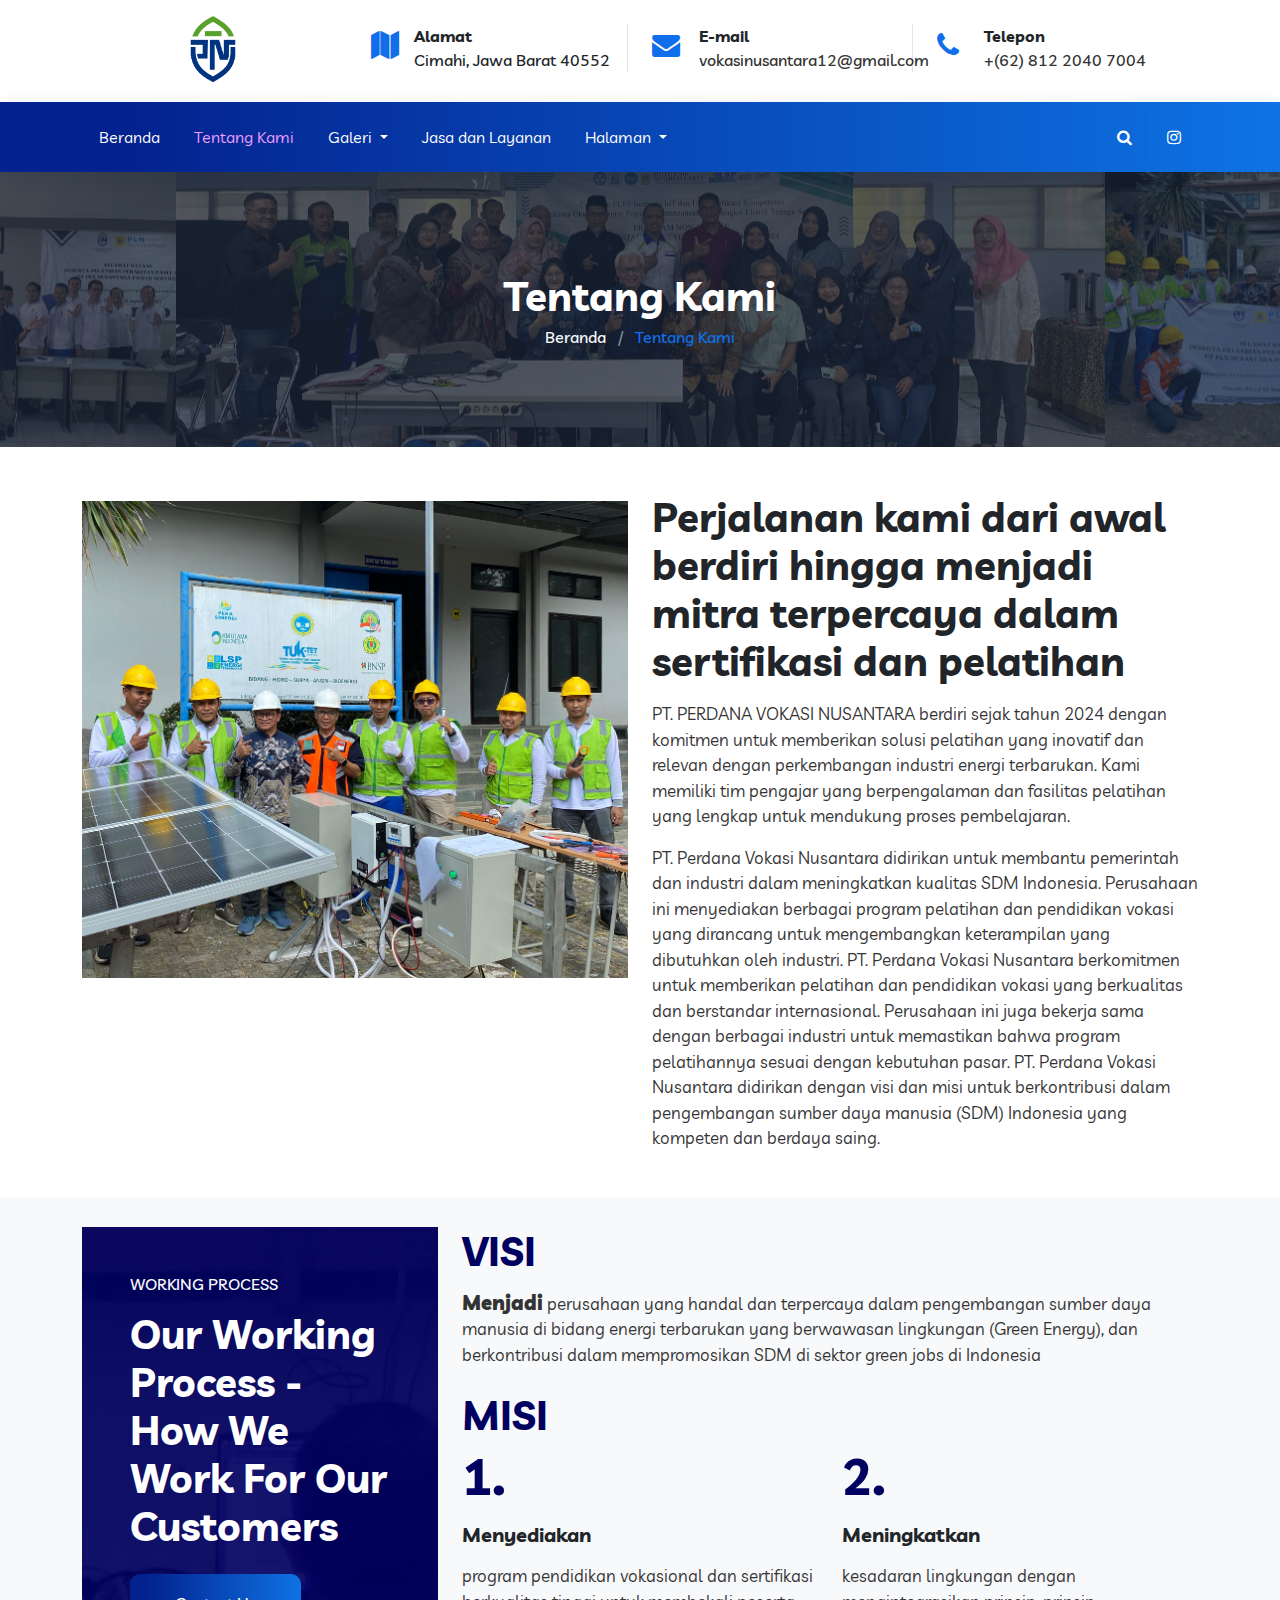
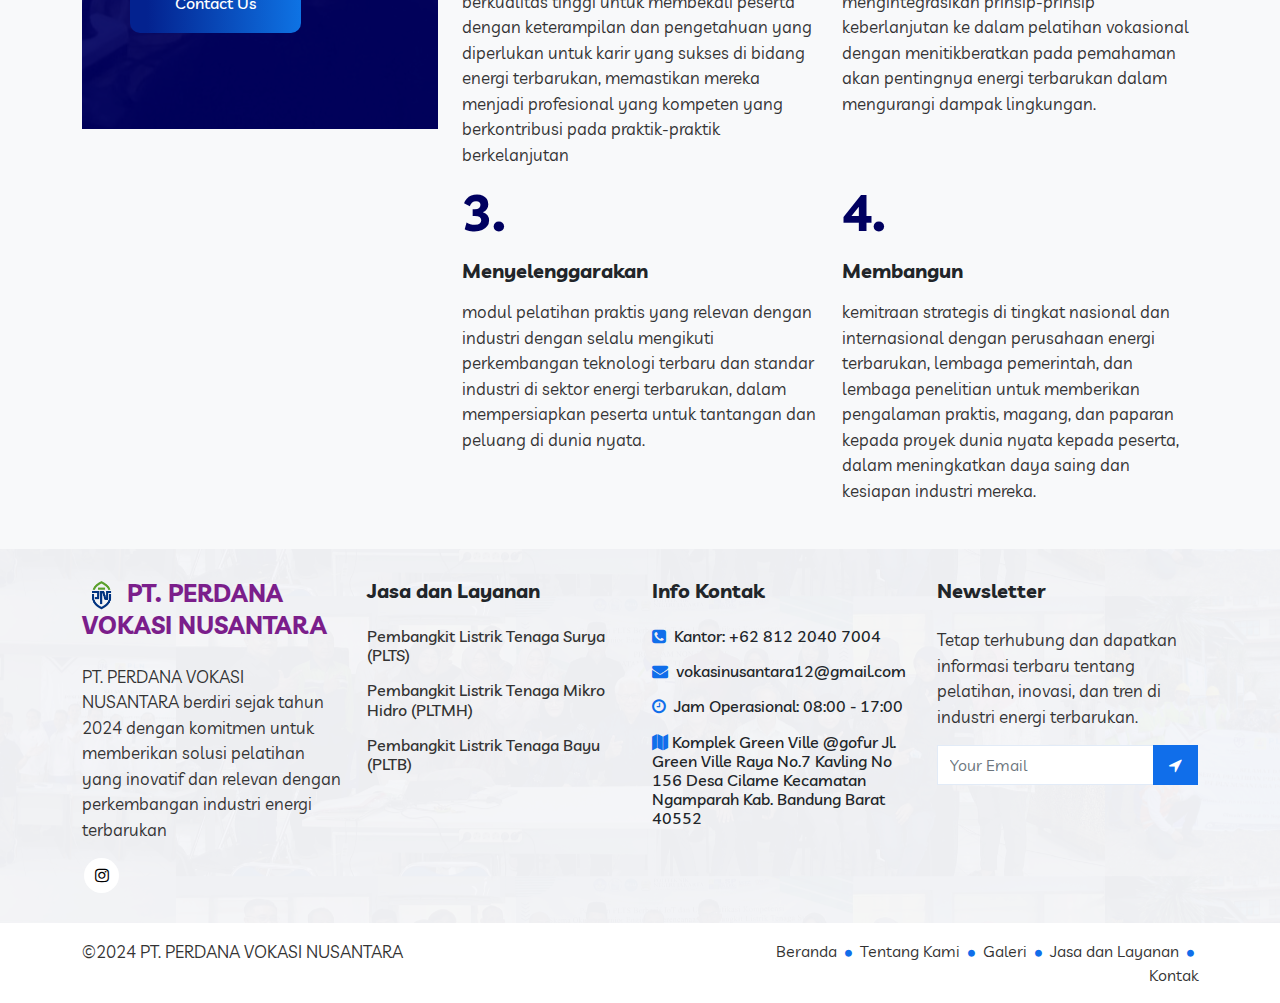
==== commit 67086ffe: "menambahkan progres halaman galeri dan detail kegiatan (80% untuk halaman galeri) third commit" ====
--- a/about.html
+++ b/about.html
@@ -108,8 +108,8 @@
 				   Galeri
 				 </a>
 				 <ul class="dropdown-menu drop_1" aria-labelledby="navbarDropdown">
-				   <li><a class="dropdown-item" href="#"> Galeri</a></li>
-				   <li><a class="dropdown-item border-0" href="#"> Kegiatan</a></li>
+				   <li><a class="dropdown-item" href="blog.html"> Galeri</a></li>
+				   <li><a class="dropdown-item border-0" href="blog_detail1.html"> Kegiatan</a></li>
 				 </ul>
 			   </li>
 			   
@@ -459,7 +459,7 @@
 			<h4 class="mb-4"><a class="col_violet" href="index.html"><img src="img/logoindex.png" width="15%" alt=""> PT. PERDANA VOKASI NUSANTARA</a></h4>
 			<p>PT. PERDANA VOKASI NUSANTARA berdiri sejak tahun 2024 dengan komitmen untuk memberikan solusi pelatihan yang inovatif dan relevan dengan perkembangan industri energi terbarukan</p>
 			<ul class="mb-0 mt-3">
-				<li class="d-inline-block"><a href="#"><i class="fa fa-instagram"></i></a></li>
+				<li class="d-inline-block"><a href="https://www.instagram.com/perdanavokasinusantara/"><i class="fa fa-instagram"></i></a></li>
 			<!-- <li class="d-inline-block"><a href="#"><i class="fa fa-facebook"></i></a></li>
 			<li class="d-inline-block"><a href="#"><i class="fa fa-pinterest"></i></a></li>
 			<li class="d-inline-block"><a href="#"><i class="fa fa-linkedin"></i></a></li> -->
@@ -479,9 +479,9 @@
 		 <div class="col-md-3">
 		  <div class="footer_1i">
 			<h5 class="mb-4">Info Kontak</h5>
-			<h6><i class="fa fa-phone-square col_blue me-1"></i> Kantor : +62 812 2040 7004</h6>
+			<h6><i class="fa fa-phone-square col_blue me-1"></i> Kantor: +62 812 2040 7004</h6>
 		   <h6 class="mt-3"><i class="fa fa-envelope col_blue me-1"></i> vokasinusantara12@gmail.com</h6>
-		   <h6 class="mt-3"><i class="fa fa-clock-o col_blue me-1"></i> Jam Operasional : 08:00 - 17:00</h6>
+		   <h6 class="mt-3"><i class="fa fa-clock-o col_blue me-1"></i> Jam Operasional: 08:00 - 17:00</h6>
 		   <h6 class="mt-3 mb-0"><i class="fa fa-map col_blue me-1"></i>Komplek Green Ville @gofur Jl. Green Ville Raya No.7 Kavling No 156 Desa Cilame Kecamatan 
 			Ngamparah Kab. Bandung Barat 40552
 			</h6>
@@ -508,21 +508,21 @@
 	<section id="footer_b" class="pt-3 pb-3">
 	 <div class="container-xl">
 		<div class="row footer_b1">
-		 <div class="col-md-8">
+		 <div class="col-md-7">
 		  <div class="footer_b1l">
 			<p class="mb-0">©2024 PT. PERDANA VOKASI NUSANTARA</a></p>
 		  </div>
 		 </div>
-		 <div class="col-md-4">
+		 <div class="col-md-5">
 		  <div class="footer_b1r text-end">
 		   <ul class="mb-0">
-			<li class="d-inline-block"><a href="#">Beranda</a></li>
+			<li class="d-inline-block"><a href="index.html">Beranda</a></li>
 			<li class="d-inline-block col_blue font_8 align-middle mx-1"><i class="fa fa-circle"></i></li>
-			<li class="d-inline-block"><a href="#">Tentang Kami</a></li>
+			<li class="d-inline-block"><a href="about.html">Tentang Kami</a></li>
 			<li class="d-inline-block col_blue font_8 align-middle mx-1"><i class="fa fa-circle"></i></li>
-			<li class="d-inline-block"><a href="#">Blog</a></li>
+			<li class="d-inline-block"><a href="blog.html">Galeri</a></li>
 			<li class="d-inline-block col_blue font_8 align-middle mx-1"><i class="fa fa-circle"></i></li>
-			<li class="d-inline-block"><a href="#">Privasi</a></li>
+			<li class="d-inline-block"><a href="services.html">Jasa dan Layanan</a></li>
 			<li class="d-inline-block col_blue font_8 align-middle mx-1"><i class="fa fa-circle"></i></li>
 			<li class="d-inline-block"><a href="#">Kontak</a></li>
 		   </ul>
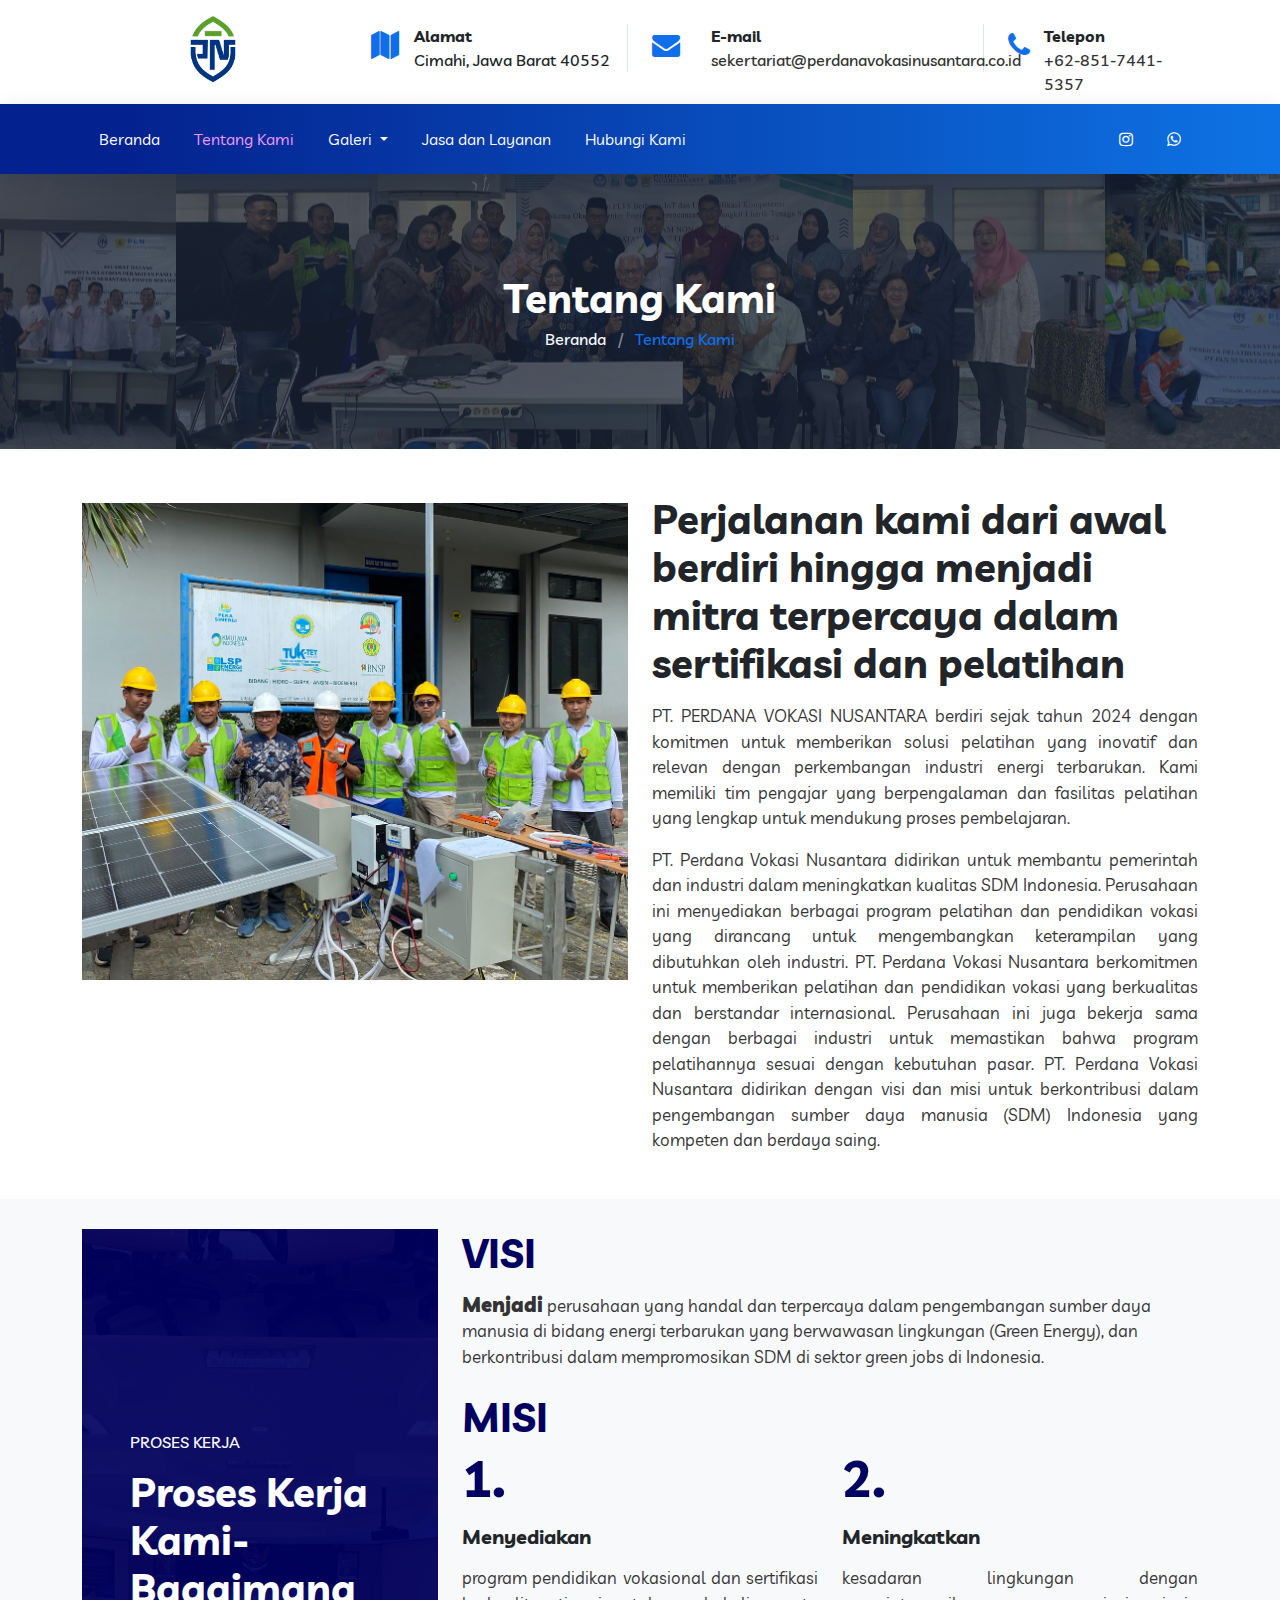
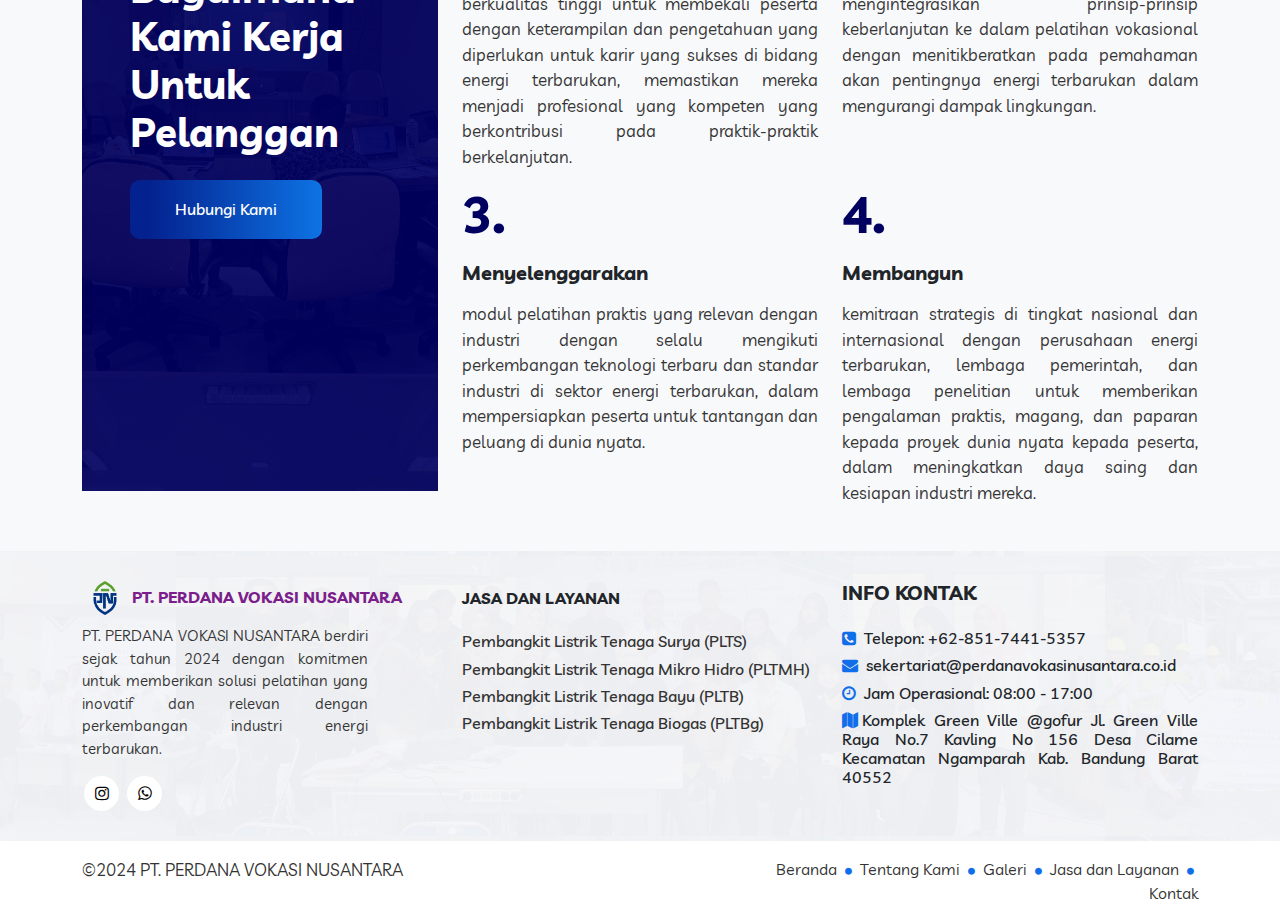
==== commit 22cd1595: "functionality almost done,note : form (task) commit fifth" ====
--- a/about.html
+++ b/about.html
@@ -14,7 +14,7 @@
 
 </head>
 <body>
-<section id="top" class="pt-3 pb-2">
+	<section id="top" class="pt-3 pb-2">
 		<div class="container-xl">
 		 <div class="row top_1">
 		  <div class="col-md-3">
@@ -43,7 +43,7 @@
 			   </div>
 			  </div>
 			 </div>
-			 <div class="col-md-4">
+			 <div class="col-md-5">
 			  <div class="top_1ril">
 			   <div class="top_1rili row">
 				<div class="col-md-2">
@@ -54,14 +54,14 @@
 				<div class="col-md-10">
 				 <div class="top_1rilr">
 				  <h6 class="mb-0 lh-base">
-	   <span class="fw-bold">E-mail</span> <br>
-	   <a href="#">vokasinusantara12@gmail.com</a></h6>
+	   			<span class="fw-bold">E-mail</span> <br>
+	   			<a href="mailto:sekertariat@perdanavokasinusantara.co.id"> sekertariat@perdanavokasinusantara.co.id</a></h6>
 				 </div>
 				</div>
 			   </div>
 			  </div>
 			 </div>
-			 <div class="col-md-4">
+			 <div class="col-md-3">
 			  <div class="top_1ril border-end-0">
 			   <div class="top_1rili row">
 				<div class="col-md-2">
@@ -73,7 +73,7 @@
 				 <div class="top_1rilr">
 				  <h6 class="mb-0 lh-base">
 	   <span class="fw-bold">Telepon</span> <br>
-	   <a href="#">+(62) 812 2040 7004</a></h6>
+	   <a href="#">+62-851-7441-5357</a></h6>
 				 </div>
 				</div>
 			   </div>
@@ -84,9 +84,9 @@
 		  </div>
 		 </div>
 		</div>
-	</section>
+	   </section>
 	   
-<section id="header">
+	   <section id="header">
 	   <nav class="navbar navbar-expand-md navbar-light bg-white shadow_box" id="navbar_sticky">
 		 <div class="container-xl">
 		   <a class="text-white navbar-brand fw-bold me-5" href="index.html">PERDANA VOKASI NUSANTARA</a>
@@ -132,19 +132,13 @@
 				 <a class="nav-link" href="pricing.html">Pricing </a>
 			   </li> -->
 			   
-			   <li class="nav-item dropdown">
-				 <a class="nav-link dropdown-toggle" href="#" id="navbarDropdown" role="button" data-bs-toggle="dropdown" aria-expanded="false">
-				   Halaman
-				 </a>
-				 <ul class="dropdown-menu drop_1" aria-labelledby="navbarDropdown">
-				   <li><a class="dropdown-item" href="#"> Pertanyaan</a></li>
-				   <li><a class="dropdown-item border-0" href="#"> Kontak</a></li>
-				 </ul>
-			   </li>
+			   <li class="nav-item">
+				<a class="nav-link" href="contact.html"> Hubungi Kami</a>
+			  </li>
 	   
 			 </ul>
 			 <ul class="navbar-nav mb-0 ms-auto">
-			   <li class="nav-item dropdown">
+			   <!-- <li class="nav-item dropdown">
 				 <a class="nav-link dropdown-toggle dropdown_search nav_hide search_btn" href="#" id="navbarDropdown" role="button" data-bs-toggle="dropdown" aria-expanded="false">
 				   <i class="fa fa-search"></i>
 				 </a>
@@ -159,7 +153,7 @@
 			   </div>
 				   </li>
 				 </ul>
-			   </li>
+			   </li> -->
 			   <!-- <li class="nav-item">
 				 <a class="nav-link" href="#"><i class="fa fa-facebook"></i> </a>
 			   </li>
@@ -172,11 +166,12 @@
 			   <li class="nav-item">
 				 <a class="nav-link" href="https://www.instagram.com/perdanavokasinusantara/"><i class="fa fa-instagram"></i> </a>
 			   </li>
+			   <li class="nav-item"><a class="nav-link" href="https://wa.me/6285174415357"><i class="fa fa-whatsapp"></i></a></li>
 			 </ul>
 		   </div>
 		 </div>
 	   </nav>
-	</section>
+	   </section>
 
 <section id="center" class="center_about">
  <div class="center_om">
@@ -207,9 +202,9 @@
 	 <div class="about_h1r">
 	  <!-- <h6 class="col_blue d-inline-block bg-light rounded_30 p-3 px-4">ABOUT US</h6> -->
 	  <h1 class="mt-3">Perjalanan kami dari awal berdiri hingga menjadi mitra terpercaya dalam sertifikasi dan pelatihan</h1>
-	  <p class="mt-3">PT. PERDANA VOKASI NUSANTARA berdiri sejak tahun 2024 dengan komitmen untuk memberikan solusi pelatihan yang inovatif dan relevan dengan perkembangan industri energi terbarukan. Kami memiliki tim pengajar yang berpengalaman dan fasilitas pelatihan yang lengkap untuk mendukung proses pembelajaran.
+	  <p class="mt-3" style="text-align: justify;">PT. PERDANA VOKASI NUSANTARA berdiri sejak tahun 2024 dengan komitmen untuk memberikan solusi pelatihan yang inovatif dan relevan dengan perkembangan industri energi terbarukan. Kami memiliki tim pengajar yang berpengalaman dan fasilitas pelatihan yang lengkap untuk mendukung proses pembelajaran.
 	</p>
-	<p class="mt-3">PT. Perdana Vokasi Nusantara didirikan untuk membantu pemerintah dan industri dalam 
+	<p class="mt-3" style="text-align: justify;">PT. Perdana Vokasi Nusantara didirikan untuk membantu pemerintah dan industri dalam 
 		meningkatkan kualitas SDM Indonesia. Perusahaan ini menyediakan berbagai program pelatihan 
 		dan pendidikan vokasi yang dirancang untuk mengembangkan keterampilan yang dibutuhkan 
 		oleh industri. PT. Perdana Vokasi Nusantara berkomitmen untuk memberikan pelatihan dan 
@@ -318,9 +313,9 @@
 	 <div class="col-md-4">
 	  <div class="work_h1l">
 	    <div class="work_h1li p-5">
-	      <h6 class="text-light">WORKING PROCESS</h6>
-		  <h1 class="mt-3 text-white">Our Working Process - How We Work For Our Customers</h1>
-		  <h6 class="mt-4 mb-5"><a class="button rounded_10" href="#">Contact Us</a></h6>
+	      <h6 class="text-light" style="padding-top: 60%;">PROSES KERJA</h6>
+		  <h1 class="mt-3 text-white">Proses Kerja Kami- Bagaimana Kami Kerja Untuk Pelanggan</h1>
+		  <h6 class="mt-4 mb-5" style="padding-bottom: 60%;"><a class="button rounded_10" href="contact.html">Hubungi Kami</a></h6>
 	   </div>
 	  </div>
 	 </div>
@@ -333,7 +328,7 @@
 			 <!-- <h5 class="mt-3">Menyediakan</h5> -->
 			 <p class="mb-0 mt-3"><span class="h5" style="font-weight: 1000;">Menjadi</span> perusahaan yang handal dan terpercaya dalam pengembangan sumber daya manusia di 
 				bidang energi terbarukan yang berwawasan lingkungan (Green Energy), dan berkontribusi dalam 
-				mempromosikan SDM di sektor green jobs di Indonesia
+				mempromosikan SDM di sektor green jobs di Indonesia.
 			 </p>
 			 <br> 
 			 <h1 class="col_dark font_30">MISI</h1>
@@ -346,7 +341,7 @@
 			<div class="work_h1ril">
 			 <h1 class="col_dark font_50">1.</h1>
 			 <h5 class="mt-3">Menyediakan</h5>
-			 <p class="mb-0 mt-3">program pendidikan vokasional dan sertifikasi berkualitas tinggi untuk membekali peserta dengan keterampilan dan pengetahuan yang diperlukan untuk karir yang sukses di bidang energi terbarukan, memastikan mereka menjadi profesional yang kompeten yang berkontribusi pada praktik-praktik berkelanjutan
+			 <p class="mb-0 mt-3" style="text-align: justify;">program pendidikan vokasional dan sertifikasi berkualitas tinggi untuk membekali peserta dengan keterampilan dan pengetahuan yang diperlukan untuk karir yang sukses di bidang energi terbarukan, memastikan mereka menjadi profesional yang kompeten yang berkontribusi pada praktik-praktik berkelanjutan.
 			 </p>
 			</div>
 		   </div>
@@ -354,7 +349,7 @@
 			<div class="work_h1ril">
 			 <h1 class="col_dark font_50">2.</h1>
 			 <h5 class="mt-3">Meningkatkan</h5>
-			 <p class="mb-0 mt-3">kesadaran lingkungan dengan mengintegrasikan prinsip-prinsip keberlanjutan ke dalam pelatihan vokasional dengan menitikberatkan pada pemahaman akan pentingnya energi terbarukan dalam mengurangi dampak lingkungan.
+			 <p class="mb-0 mt-3" style="text-align: justify;">kesadaran lingkungan dengan mengintegrasikan prinsip-prinsip keberlanjutan ke dalam pelatihan vokasional dengan menitikberatkan pada pemahaman akan pentingnya energi terbarukan dalam mengurangi dampak lingkungan.
 			 </p>
 			</div>
 		   </div>
@@ -364,14 +359,14 @@
 		   <div class="work_h1ril">
 		    <h1 class="col_dark font_50">3.</h1>
 			<h5 class="mt-3">Menyelenggarakan</h5>
-			<p class="mb-0 mt-3">modul pelatihan praktis yang relevan dengan industri dengan selalu mengikuti perkembangan teknologi terbaru dan standar industri di sektor energi terbarukan, dalam mempersiapkan peserta untuk tantangan dan peluang di dunia nyata.</p>
+			<p class="mb-0 mt-3" style="text-align: justify;">modul pelatihan praktis yang relevan dengan industri dengan selalu mengikuti perkembangan teknologi terbaru dan standar industri di sektor energi terbarukan, dalam mempersiapkan peserta untuk tantangan dan peluang di dunia nyata.</p>
 		   </div>
 		  </div>
 		  <div class="col-md-6 col-sm-6">
 		   <div class="work_h1ril">
 		    <h1 class="col_dark font_50">4.</h1>
 			<h5 class="mt-3">Membangun</h5>
-			<p class="mb-0 mt-3">kemitraan strategis di tingkat nasional dan internasional dengan perusahaan energi terbarukan, lembaga pemerintah, dan lembaga penelitian untuk memberikan pengalaman praktis, magang, dan paparan kepada proyek dunia nyata kepada peserta, dalam meningkatkan daya saing dan kesiapan industri mereka.</p>
+			<p class="mb-0 mt-3" style="text-align: justify;">kemitraan strategis di tingkat nasional dan internasional dengan perusahaan energi terbarukan, lembaga pemerintah, dan lembaga penelitian untuk memberikan pengalaman praktis, magang, dan paparan kepada proyek dunia nyata kepada peserta, dalam meningkatkan daya saing dan kesiapan industri mereka.</p>
 		   </div>
 		  </div>
 		 </div>
@@ -454,40 +449,37 @@
 	<div class="footer_m p_3">
 	  <div class="container-xl">
 		<div class="row footer_1">
-		 <div class="col-md-3">
+		 <div class="col-md-4">
 		  <div class="footer_1i">
-			<h4 class="mb-4"><a class="col_violet" href="index.html"><img src="img/logoindex.png" width="15%" alt=""> PT. PERDANA VOKASI NUSANTARA</a></h4>
-			<p>PT. PERDANA VOKASI NUSANTARA berdiri sejak tahun 2024 dengan komitmen untuk memberikan solusi pelatihan yang inovatif dan relevan dengan perkembangan industri energi terbarukan</p>
+			<h6 class=" mb-2 fw-bold"><a class="col_violet" href="index.html"><img src="img/logoindex.png" width="13%" alt=""> PT. PERDANA VOKASI NUSANTARA</a></h6>
+			<p style="font-size: 15px; text-align: justify; padding-right: 70px;">PT. PERDANA VOKASI NUSANTARA berdiri sejak tahun 2024 dengan komitmen untuk memberikan solusi pelatihan yang inovatif dan relevan dengan perkembangan industri energi terbarukan.</p>
 			<ul class="mb-0 mt-3">
 				<li class="d-inline-block"><a href="https://www.instagram.com/perdanavokasinusantara/"><i class="fa fa-instagram"></i></a></li>
-			<!-- <li class="d-inline-block"><a href="#"><i class="fa fa-facebook"></i></a></li>
-			<li class="d-inline-block"><a href="#"><i class="fa fa-pinterest"></i></a></li>
-			<li class="d-inline-block"><a href="#"><i class="fa fa-linkedin"></i></a></li> -->
+				<li class="d-inline-block"><a href="https://wa.me/6285174415357"><i class="fa fa-whatsapp"></i></a></li>
 		   </ul>
 		  </div>
 		 </div>
-		 <div class="col-md-3">
+		 <div class="col-md-4">
 		  <div class="footer_1i">
-			<h5 class="mb-4">Jasa dan Layanan</h5>
+			<h6 class="mt-2 mb-4 fw-bold">JASA DAN LAYANAN</h6>
 			<div class="row footer_3ism">
-			 <h6 class="col-md-12 col-6"><a  href="#">Pembangkit Listrik Tenaga Surya (PLTS)</a></h6>
-		 <h6 class="col-md-12 col-6 mt-2"><a  href="#">Pembangkit Listrik Tenaga Mikro Hidro (PLTMH)</a></h6>
-		 <h6 class="col-md-12 col-6 mt-2"><a  href="#">Pembangkit Listrik Tenaga Bayu (PLTB)</a></h6>
+			 <h6 class="col-md-12 col-6"><a  href="services.html">Pembangkit Listrik Tenaga Surya (PLTS)</a></h6>
+		 	 <h6 class="col-md-12 col-6"><a  href="services.html">Pembangkit Listrik Tenaga Mikro Hidro (PLTMH)</a></h6>
+		 	 <h6 class="col-md-12 col-6"><a  href="services.html">Pembangkit Listrik Tenaga Bayu (PLTB)</a></h6>
+		 	 <h6 class="col-md-12 col-6"><a  href="services.html">Pembangkit Listrik Tenaga Biogas (PLTBg)</a></h6>
 			</div>
 		  </div>
 		 </div>
-		 <div class="col-md-3">
+		 <div class="col-md-4">
 		  <div class="footer_1i">
-			<h5 class="mb-4">Info Kontak</h5>
-			<h6><i class="fa fa-phone-square col_blue me-1"></i> Kantor: +62 812 2040 7004</h6>
-		   <h6 class="mt-3"><i class="fa fa-envelope col_blue me-1"></i> vokasinusantara12@gmail.com</h6>
-		   <h6 class="mt-3"><i class="fa fa-clock-o col_blue me-1"></i> Jam Operasional: 08:00 - 17:00</h6>
-		   <h6 class="mt-3 mb-0"><i class="fa fa-map col_blue me-1"></i>Komplek Green Ville @gofur Jl. Green Ville Raya No.7 Kavling No 156 Desa Cilame Kecamatan 
-			Ngamparah Kab. Bandung Barat 40552
-			</h6>
-		  </div>
-		 </div>
-		 <div class="col-md-3">
+			<h5 class="mb-4">INFO KONTAK</h5>
+			<h6><i class="fa fa-phone-square col_blue me-1"></i> Telepon: +62-851-7441-5357</h6>
+			<h6><i class="fa fa-envelope col_blue me-1"></i> sekertariat@perdanavokasinusantara.co.id</h6>
+			<h6><i class="fa fa-clock-o col_blue me-1"></i> Jam Operasional: 08:00 - 17:00</h6>
+			<h6 class=" mb-0" style="text-align: justify;"><i class="fa fa-map col_blue me-1"></i>Komplek Green Ville @gofur Jl. Green Ville Raya No.7 Kavling No 156 Desa Cilame Kecamatan Ngamparah Kab. Bandung Barat 40552</h6>
+		  </div>
+		 </div>
+		 <!-- <div class="col-md-3">
 		  <div class="footer_1i">
 			<h5 class="mb-4">Newsletter</h5>
 			<p>Tetap terhubung dan dapatkan informasi terbaru tentang pelatihan, inovasi, dan tren di industri energi terbarukan.</p>
@@ -499,7 +491,7 @@
 					</span>
 			</div>
 		  </div>
-		 </div>
+		 </div> -->
 		</div>
 	</div>
 	</div>
--- a/css/global.css
+++ b/css/global.css
@@ -1,10 +1,3 @@
-/*
-Template Name: Comp Tech
-File: Layout CSS
-Author: TemplatesOnWeb
-Author URI: https://www.templateonweb.com/
-Licence: <a href="https://www.templateonweb.com/license">Website Template Licence</a>
-*/
 body{
 font-family: 'Livvic', sans-serif;
 }
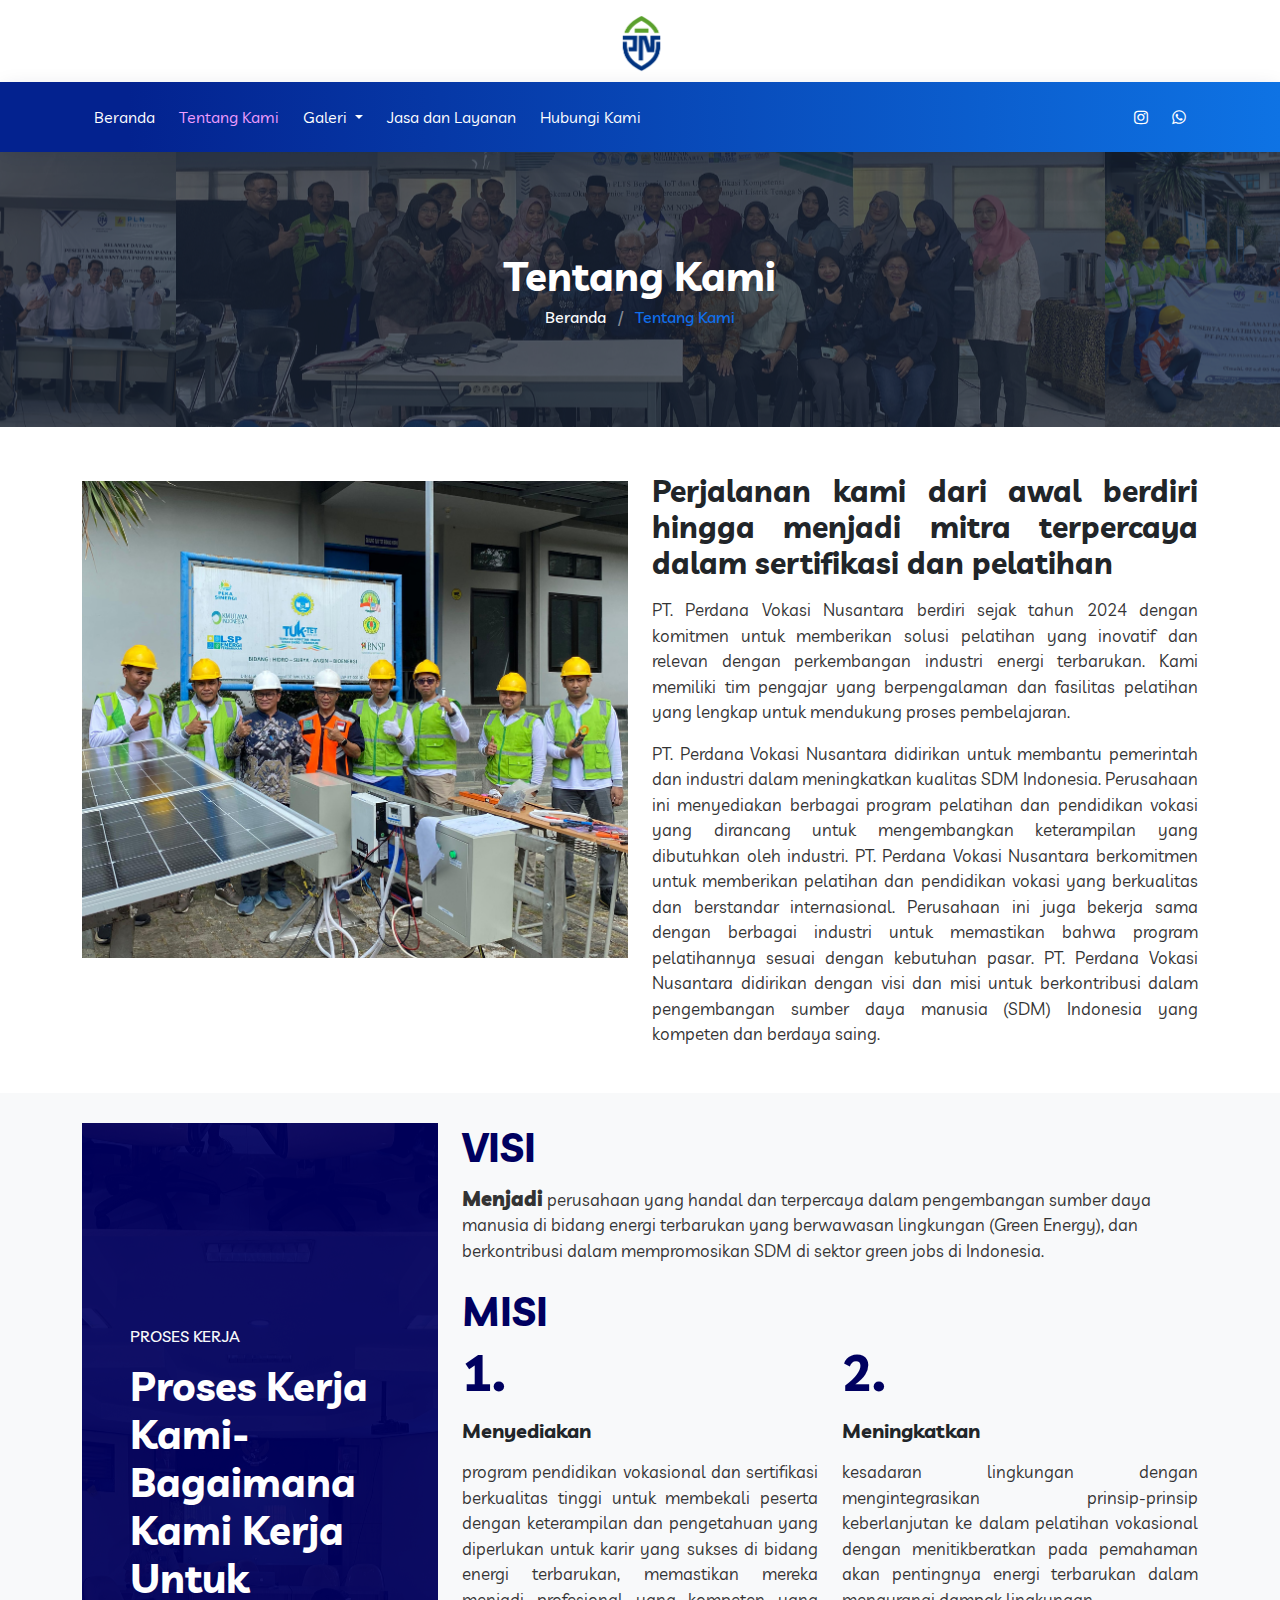
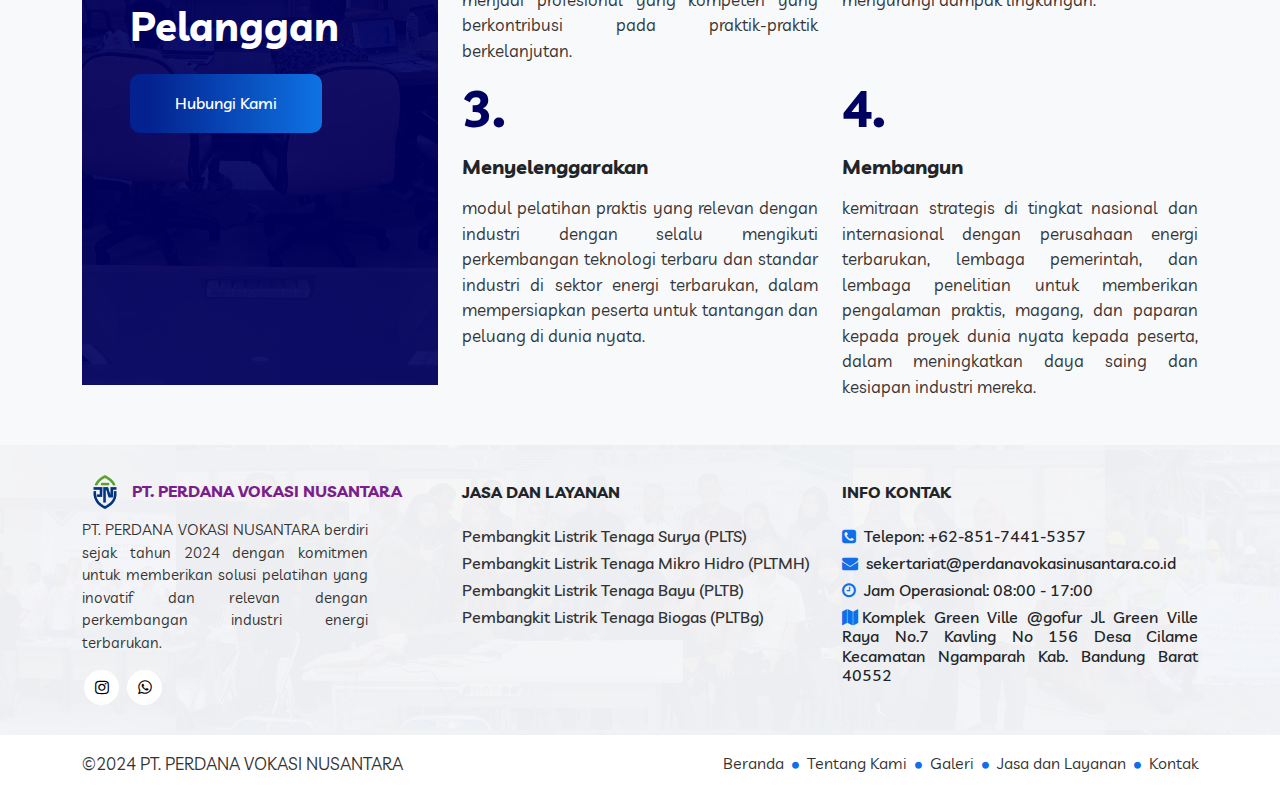
==== commit 54e2f6dd: "Responsive mode tab (commit sixth)" ====
--- a/about.html
+++ b/about.html
@@ -9,6 +9,7 @@
 	<link href="css/font-awesome.min.css" rel="stylesheet" >
 	<link href="css/global.css" rel="stylesheet">
 	<link href="css/about.css" rel="stylesheet">
+	<link rel='shortcut icon' href="img/logoindex.png">
 	<link href="https://fonts.googleapis.com/css2?family=Livvic:wght@500&display=swap" rel="stylesheet">
 	<script src="js/bootstrap.bundle.min.js"></script>
 
@@ -19,7 +20,7 @@
 		 <div class="row top_1">
 		  <div class="col-md-3">
 		   <div class="top_1l">
-			<h6 class="mt-0 fw-bold text-center" ><a href="index.html"><img src="img/logoindex.png" width="90px" alt=""></a></h4>
+			<h6 class="mt-0 fw-bold text-center d-inline" ><a href="index.html"><img src="img/logoindex.png" width="90px" alt=""></a></h4>
 		   </div>
 		  </div>
 		  <div class="col-md-9 pt-2">
@@ -191,7 +192,7 @@
    <div class="about_h1 row">
     <div class="col-md-6">
 	 <div class="about_h1l">
-	      <div class="grid clearfix">
+	      <div class="image grid clearfix">
 		  <figure class="effect-jazz mb-0">
 			<a href="#"><img src="img/15.jpg" class="w-100 pt-4" alt="img25"></a>
 		  </figure>
@@ -201,10 +202,10 @@
 	<div class="col-md-6">
 	 <div class="about_h1r">
 	  <!-- <h6 class="col_blue d-inline-block bg-light rounded_30 p-3 px-4">ABOUT US</h6> -->
-	  <h1 class="mt-3">Perjalanan kami dari awal berdiri hingga menjadi mitra terpercaya dalam sertifikasi dan pelatihan</h1>
-	  <p class="mt-3" style="text-align: justify;">PT. PERDANA VOKASI NUSANTARA berdiri sejak tahun 2024 dengan komitmen untuk memberikan solusi pelatihan yang inovatif dan relevan dengan perkembangan industri energi terbarukan. Kami memiliki tim pengajar yang berpengalaman dan fasilitas pelatihan yang lengkap untuk mendukung proses pembelajaran.
+	  <h1 class="title-about mt-3">Perjalanan kami dari awal berdiri hingga menjadi mitra terpercaya dalam sertifikasi dan pelatihan</h1>
+	  <p class="mt-3" style="text-align: justify;">PT. Perdana Vokasi Nusantara berdiri sejak tahun 2024 dengan komitmen untuk memberikan solusi pelatihan yang inovatif dan relevan dengan perkembangan industri energi terbarukan. Kami memiliki tim pengajar yang berpengalaman dan fasilitas pelatihan yang lengkap untuk mendukung proses pembelajaran.
 	</p>
-	<p class="mt-3" style="text-align: justify;">PT. Perdana Vokasi Nusantara didirikan untuk membantu pemerintah dan industri dalam 
+	<p class="" style="text-align: justify;">PT. Perdana Vokasi Nusantara didirikan untuk membantu pemerintah dan industri dalam 
 		meningkatkan kualitas SDM Indonesia. Perusahaan ini menyediakan berbagai program pelatihan 
 		dan pendidikan vokasi yang dirancang untuk mengembangkan keterampilan yang dibutuhkan 
 		oleh industri. PT. Perdana Vokasi Nusantara berkomitmen untuk memberikan pelatihan dan 
@@ -472,7 +473,7 @@
 		 </div>
 		 <div class="col-md-4">
 		  <div class="footer_1i">
-			<h5 class="mb-4">INFO KONTAK</h5>
+			<h6 class="mt-2 mb-4 fw-bold">INFO KONTAK</h6>
 			<h6><i class="fa fa-phone-square col_blue me-1"></i> Telepon: +62-851-7441-5357</h6>
 			<h6><i class="fa fa-envelope col_blue me-1"></i> sekertariat@perdanavokasinusantara.co.id</h6>
 			<h6><i class="fa fa-clock-o col_blue me-1"></i> Jam Operasional: 08:00 - 17:00</h6>
@@ -500,12 +501,12 @@
 	<section id="footer_b" class="pt-3 pb-3">
 	 <div class="container-xl">
 		<div class="row footer_b1">
-		 <div class="col-md-7">
+		 <div class="col-md-4">
 		  <div class="footer_b1l">
 			<p class="mb-0">©2024 PT. PERDANA VOKASI NUSANTARA</a></p>
 		  </div>
 		 </div>
-		 <div class="col-md-5">
+		 <div class="col-md-8">
 		  <div class="footer_b1r text-end">
 		   <ul class="mb-0">
 			<li class="d-inline-block"><a href="index.html">Beranda</a></li>
--- a/css/global.css
+++ b/css/global.css
@@ -228,6 +228,10 @@
 .search_btn{
 border-right:1px solid #0d6ee9;
  }
+
+#center_h .center_h1l .title-home {
+  font-size: 60px;
+}
 /*********************header_end****************/
 
 /*********************common****************/
@@ -257,7 +261,10 @@
 border:1px solid #106eea!important;
 color:#fff!important;
  }
-
+#cont_h .contact-us {
+  padding-left: 15%;
+  padding-top: 3%;
+}
  /* footer social icons */
 ul.social-network {
 list-style: none;
@@ -578,11 +585,35 @@
 margin-top:8px;
 margin-bottom:8px; 
  }
- }
+
+ }
+
+@media (max-width: 450px) {
+  html{
+      font-size: 55%;
+  }
+#center_h .center_h1 .title-home{
+  font-size: 30px;
+  text-align: center;
+  padding-top: 35%;
+}
+}
 @media (min-width:576px) and (max-width:767px) {
 
  }
 @media (min-width:768px) and (max-width:991px) {
+#top h6 {
+  display: none;
+  padding-left: 200%;
+    /* padding-right: 35rem; */
+  }
+#top .top_1l img {
+  width: 75px;
+  }
+#top .top_1rill{
+  display: none;
+  
+}
 .navbar-expand-md {
 flex-wrap:wrap!important;
 }
@@ -650,9 +681,27 @@
 .consult_1l img{
 min-height:570px; 
  }
- }
-@media (min-width:871px) and (max-width:991px) {
-#header .nav-link {
+#center_h .center_h1l .title-home {
+  margin-top: 8rem;
+  font-size: 40px;
+}
+/* halaman beranda */
+#about_h .about_h1l1{
+  width: 60%;
+  padding-top: 10rem;
+}
+#about_h .about_h1l2{
+  display: inline;
+  padding-top: 13rem;
+}
+#cont_h .contact-us {
+  padding-left: 0%;
+}
+ }
+/* @media (min-width:871px) and (max-width:991px) {
+
+
+  #header .nav-link {
 padding: 15px 12px;
 }
  }
@@ -666,8 +715,59 @@
 .consult_1l img{
 min-height:570px; 
  }
- }
-@media (min-width:1201px) and (max-width:1360px) {
-
- }
-
+ } */
+@media (min-width: 992px) and (max-width:1399px) {
+#header .nav-link {
+  padding: 15px 12px;
+}
+.navbar-expand-md {
+  flex-wrap:wrap!important;
+}
+#header .nav-link {
+  padding: 15px 12px;
+  }
+/* .consult_1l img{
+  min-height:570px;  
+} */
+#top h6 {
+  display: none;
+  padding-left: 200%;
+  /* padding-right: 35rem; */
+}
+#top .top_1l img {
+  width: 75px;
+}
+
+#top .top_1rill{
+  display: none;
+
+}
+.kontak{
+  padding-left: 0;
+  text-align: justify;
+}
+/* Halaman beranda */
+#about_h .about_h1l1 img{
+  width: 80%;
+}
+
+#cont_h .contact-us {
+  /* padding-left: 3%; */
+  padding-top: 0;
+}
+#cont_h .contact-us h1{
+  font-size: 35px;
+}
+
+/* halaman about */
+#about_h .about_h1r h1{
+  font-size: 30px;
+  text-align: justify;
+
+}
+}
+
+
+
+
+
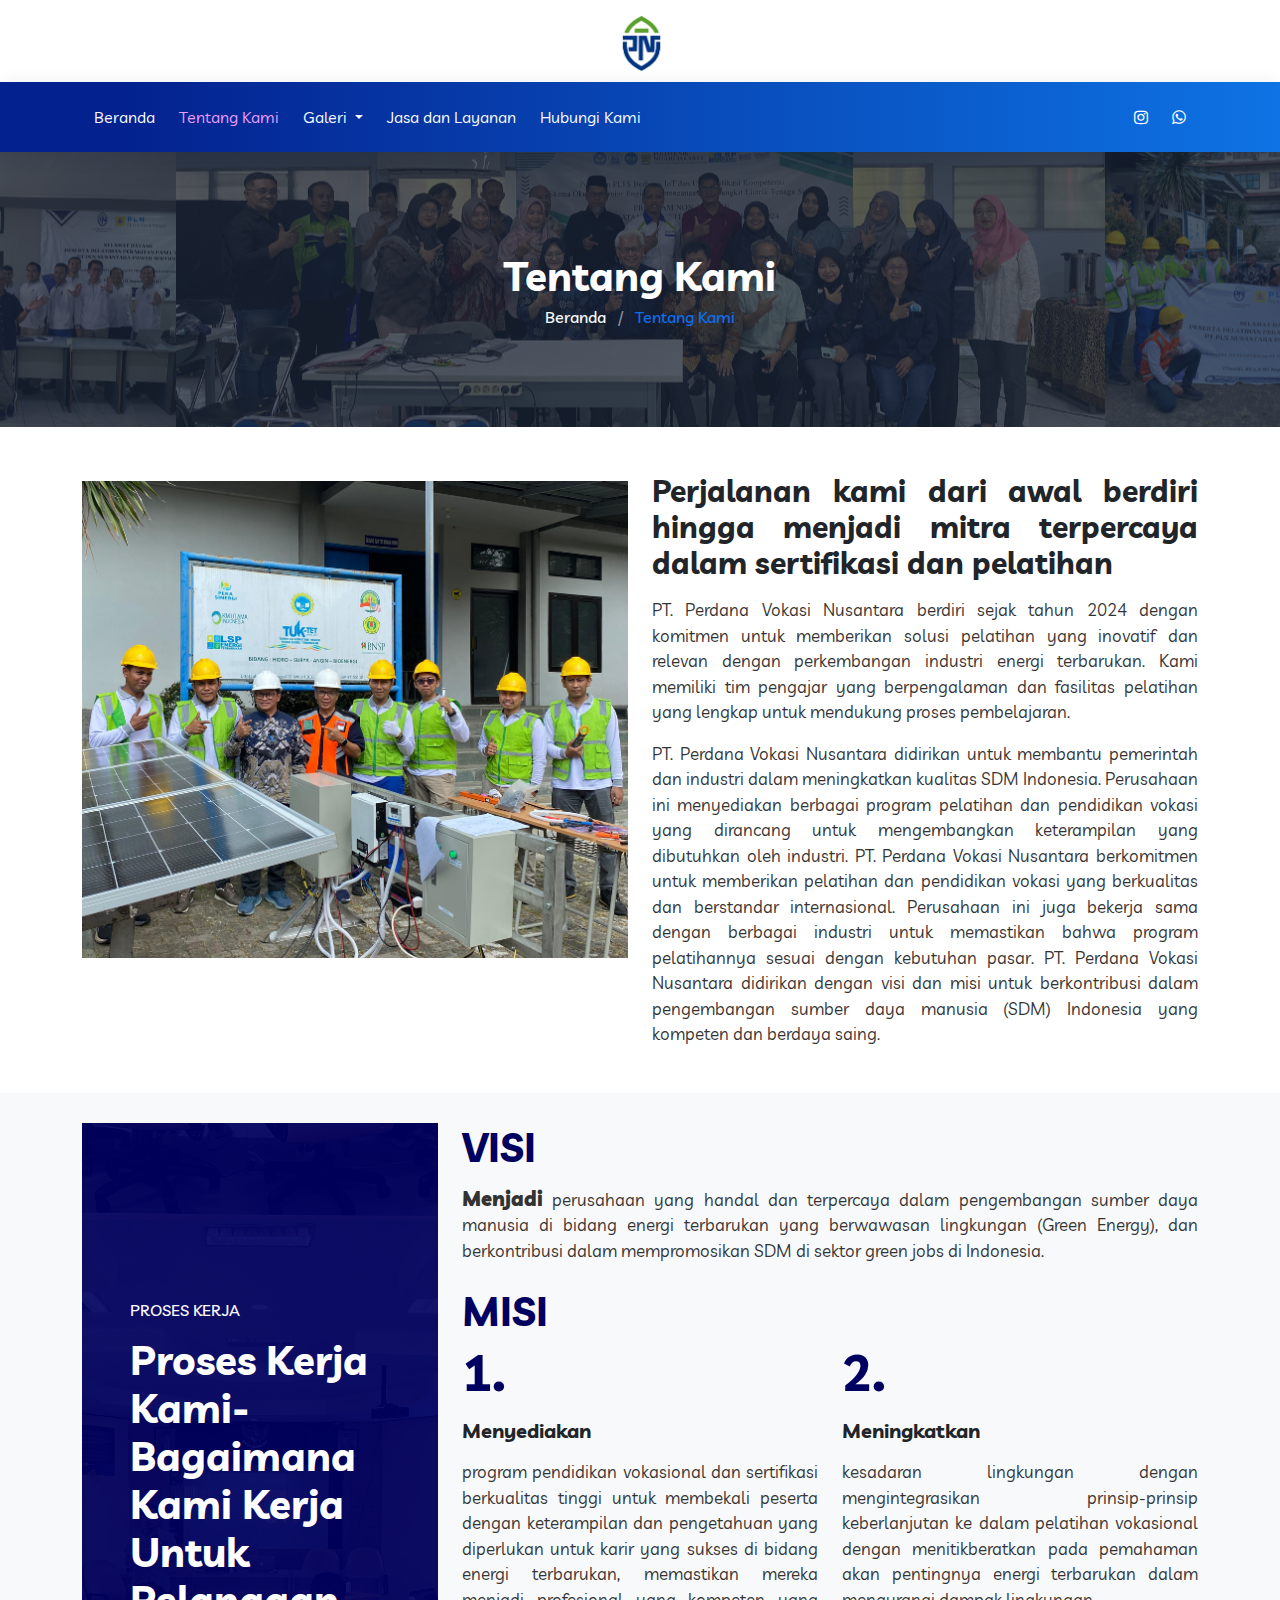
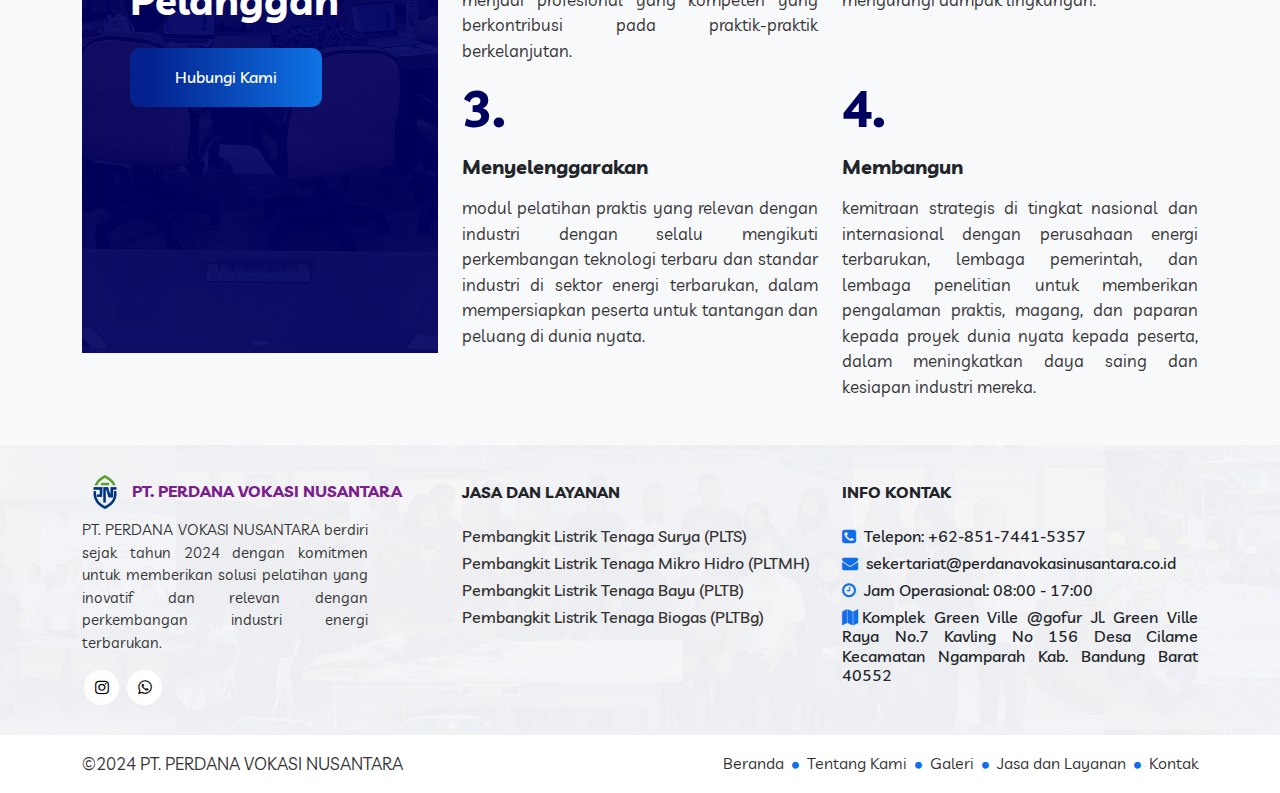
==== commit 1b7d13ee: "Responsive mobile beta (commit seventh)" ====
--- a/about.html
+++ b/about.html
@@ -311,23 +311,23 @@
 <section id="work_h" class="p_3 bg-light">
  <div class="container-xl">
     <div class="work_h1 row">
-	 <div class="col-md-4">
+	 <div class="hubungi-kami col-md-4">
 	  <div class="work_h1l">
 	    <div class="work_h1li p-5">
-	      <h6 class="text-light" style="padding-top: 60%;">PROSES KERJA</h6>
+	      <h6 class="title text-light">PROSES KERJA</h6>
 		  <h1 class="mt-3 text-white">Proses Kerja Kami- Bagaimana Kami Kerja Untuk Pelanggan</h1>
-		  <h6 class="mt-4 mb-5" style="padding-bottom: 60%;"><a class="button rounded_10" href="contact.html">Hubungi Kami</a></h6>
-	   </div>
-	  </div>
-	 </div>
-	 <div class="col-md-8">
+		  <h6 class="mt-4 mb-5"><a class="button rounded_10" href="contact.html">Hubungi Kami</a></h6>
+	   </div>
+	  </div>
+	 </div>
+	 <div class="con-visi-misi col-md-8">
 		 <div class="work_h1r">
 		  <div class="work_h1ri row">
 		   <div class="col-md-12 col-sm-6">
 			<div class="work_h1ril">
 			 <h1 class="col_dark font_30">VISI</h1>
 			 <!-- <h5 class="mt-3">Menyediakan</h5> -->
-			 <p class="mb-0 mt-3"><span class="h5" style="font-weight: 1000;">Menjadi</span> perusahaan yang handal dan terpercaya dalam pengembangan sumber daya manusia di 
+			 <p class="mb-0 mt-3" style="text-align: justify;"><span class="h5" style="font-weight: 1000; ">Menjadi</span> perusahaan yang handal dan terpercaya dalam pengembangan sumber daya manusia di 
 				bidang energi terbarukan yang berwawasan lingkungan (Green Energy), dan berkontribusi dalam 
 				mempromosikan SDM di sektor green jobs di Indonesia.
 			 </p>
@@ -336,7 +336,6 @@
 			</div>
 		   </div>
 		  </div> 
-
 		  <div class="work_h1ri row">
 		   <div class="col-md-6 col-sm-6">
 			<div class="work_h1ril">
--- a/css/global.css
+++ b/css/global.css
@@ -412,6 +412,25 @@
 .team_h1im1:hover .team_h1im1i1{
 display:block; 
  }
+/* mitra */
+#serv_mitra .serv_h2i img {
+  max-height: 130px; 
+  max-width: 180px;
+}
+#serv_mitra .mitra-mobile img{
+  display: none;
+}
+#work_h .work_h1li{
+  height: 830px;
+}
+#work_h .work_h1li .title {
+  padding-top: 50%;
+}
+
+/* jasa dan layanan */
+#about_ho .about_h_1l p{
+  padding-right: 5rem;
+}
 /*********************common_end****************/
 
 /*********************footer****************/
@@ -590,12 +609,87 @@
 
 @media (max-width: 450px) {
   html{
-      font-size: 55%;
+      font-size: 70%;
   }
+  p {
+    font-size: 110%;
+  }
+  ul {
+    font-size: 100%;
+  }
+/* Navbar */
+#header .nav-left {
+  font-size: 3px;
+}
+/* halaman beranda */
 #center_h .center_h1 .title-home{
   font-size: 30px;
   text-align: center;
   padding-top: 35%;
+}
+#about_h .about_h1l1 img {
+  width: 40%;
+  margin-left: 6rem;
+}
+#about_h .about_h1l2{
+  display: inline-block;
+  padding-top: 2rem;
+  width: 70%;
+  padding-left: 6rem;
+}
+#about_h .about_h1r {
+  padding-left: 3rem;
+  padding-right: 3rem;
+}
+#serv_h .serv_h2i p{
+  text-align: center;
+} 
+#cont_h .contact-us{
+  padding-left: 3rem;
+  padding-right: 3rem;
+}
+#cont_h .cont_h1r p{
+  text-align: center;
+
+}
+#serv_mitra .serv_h2i {
+  display: none;
+}
+#serv_mitra .mitra-mobile img{
+  display: inline;
+  width: 400px;
+}
+#sub .sub_1l p {
+  text-align: center;
+}
+#work_h .work_h1li{
+  height: 200px;
+  padding-left: 0%;
+}
+#work_h .work_h1li .title {
+  padding-top: 0%;
+}
+#work_h .hubungi-kami {
+  padding-left: 0;
+  padding-right: 0;
+} 
+#work_h .con-visi-misi {
+  padding-left: 3rem;
+  padding-right: 3rem;
+} 
+/* halaman jasa dan layanan */
+#about_ho .about_h_1l {
+  padding-left: 3rem;
+  /* padding-right: 3rem; */
+}
+#about_ho .about_h_1l p{
+  padding-right: 3rem;
+}
+#about_ho .about_h_1li1i h1{
+  padding-top: 1rem;
+}
+#about_ho .kerjasama-mitra span{
+  /* font-size: 50px; */
 }
 }
 @media (min-width:576px) and (max-width:767px) {
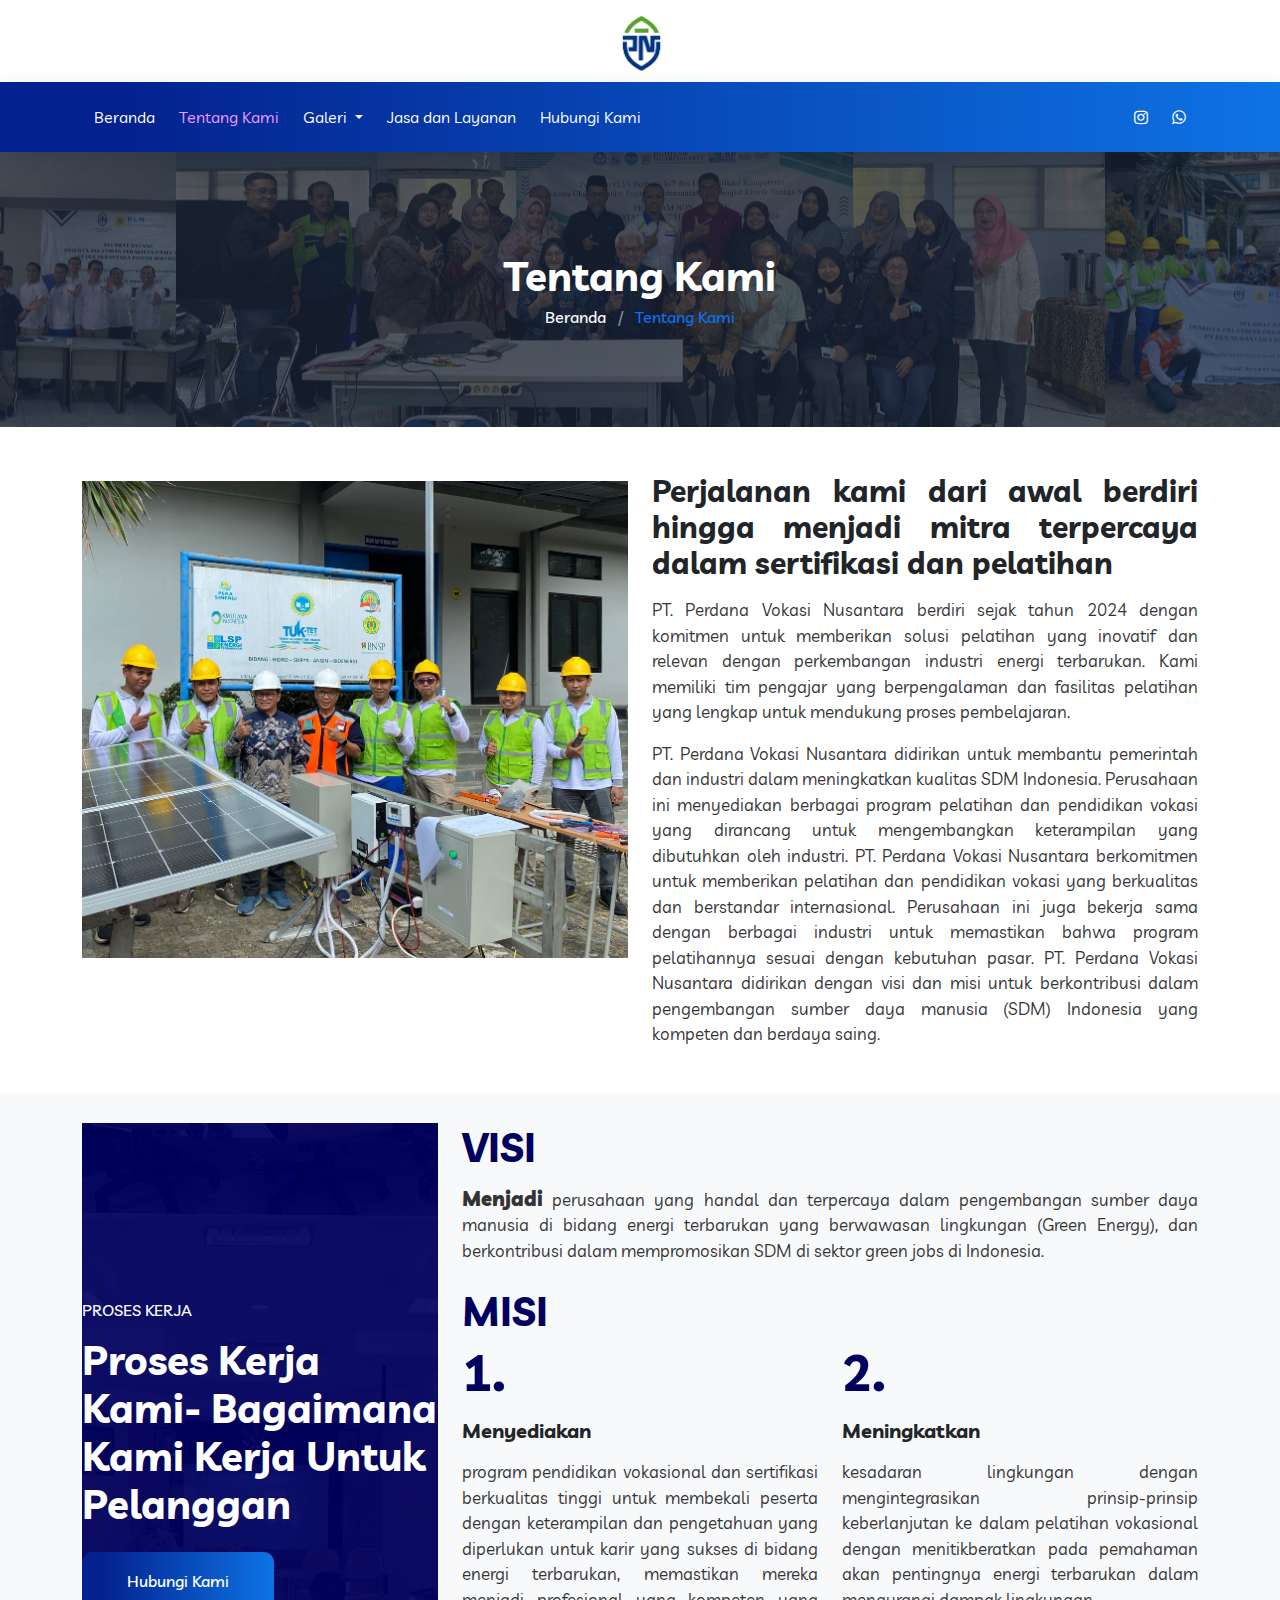
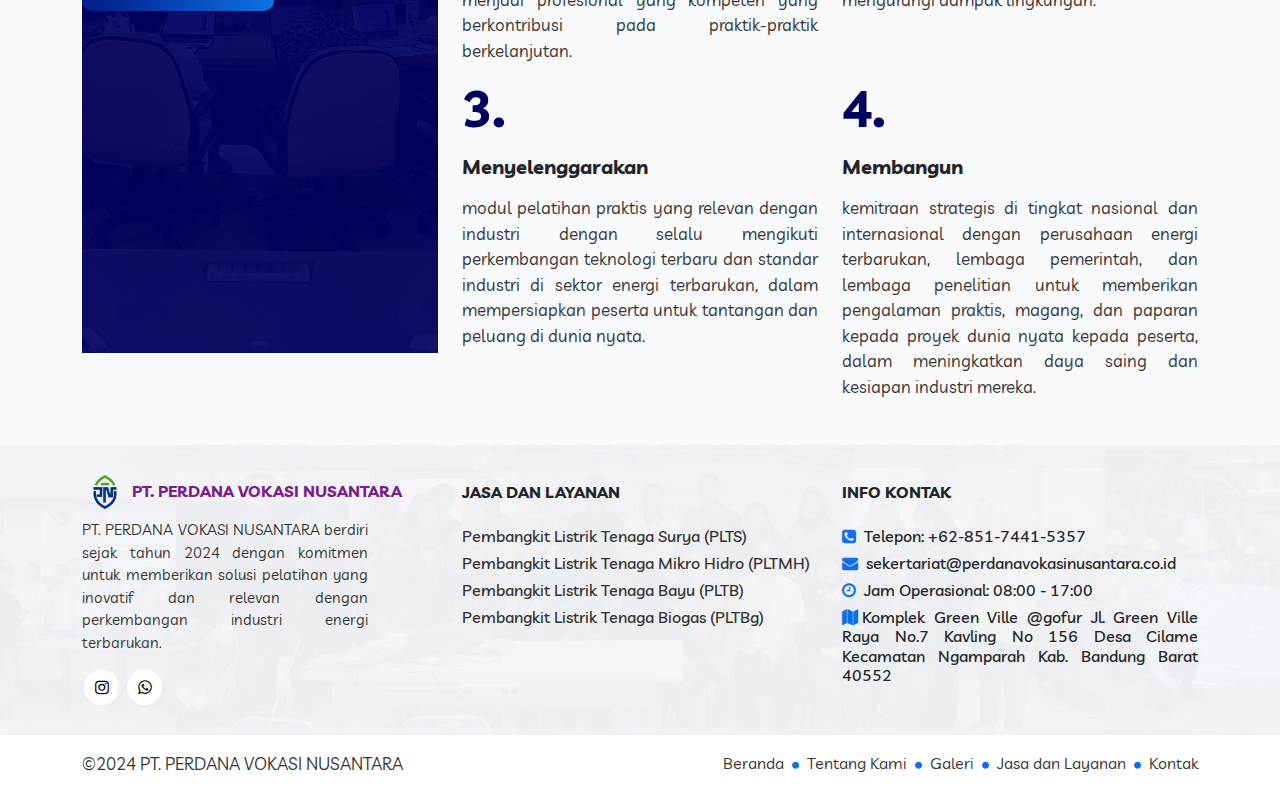
==== commit 48cc5ea4: "beta 1.0 (commit eight)" ====
--- a/about.html
+++ b/about.html
@@ -313,7 +313,7 @@
     <div class="work_h1 row">
 	 <div class="hubungi-kami col-md-4">
 	  <div class="work_h1l">
-	    <div class="work_h1li p-5">
+	    <div class="work_h1li">
 	      <h6 class="title text-light">PROSES KERJA</h6>
 		  <h1 class="mt-3 text-white">Proses Kerja Kami- Bagaimana Kami Kerja Untuk Pelanggan</h1>
 		  <h6 class="mt-4 mb-5"><a class="button rounded_10" href="contact.html">Hubungi Kami</a></h6>
--- a/css/global.css
+++ b/css/global.css
@@ -537,6 +537,9 @@
 .work_h1ril  p{
 text-align:left; 
  }
+.work_h1li {
+  padding-top: 5rem;
+}
 .price_1i{
 margin-top:8px;
 margin-bottom:8px; 
@@ -693,7 +696,80 @@
 }
 }
 @media (min-width:576px) and (max-width:767px) {
-
+/* halaman beranda */
+#center_h .center_h1l .title-home {
+  font-size: 50px;
+  text-align: center;
+  padding-top: 6rem;
+  padding-bottom: 6rem;
+}
+#about_h .about_h1 .about_h1l1 img{
+  width: 30%;
+  margin-left: 28%;
+}
+#about_h .about_h1l2{
+  display: inline;
+  width: 60%;
+  padding-top: 3rem;
+  padding-left: 25%;
+}
+#about_h .about_h1r h1 {
+  padding-left: 5rem;
+  padding-right: 5rem;
+}
+#about_h .about_h1r p {
+  padding-left: 3rem;
+  padding-right: 3rem;
+}
+#serv_h .serv_h2 p {
+  text-align: center;
+}
+#cont_h .contact-us {
+  padding-left: 3rem;
+  padding-right: 3rem;
+}
+#cont_h .contact-us p{
+  text-align: center;
+}
+#serv_mitra .serv_h2 {
+  display: none;
+}
+#serv_mitra .mitra-mobile img{
+  display: inline;
+  width: 700px;
+  padding-left: 2rem;
+  /* padding-right: 1rem; */
+}
+#sub .sub_1l p{
+  text-align: center;
+  padding: 0 3rem 0 3rem;
+}
+/* halaman about us */
+#work_h .work_h1li{
+  height: 260px;
+  padding: 2rem 2rem 2rem 2rem;
+}
+#work_h .work_h1li .title{
+  padding-top: 0;
+}
+#work_h .hubungi-kami {
+  padding-left: 0;
+  padding-right: 0;
+}
+#work_h .work_h1r {
+  padding: 0 3rem 0 3rem;
+}
+/* halaman kontak */
+#contact .contact_1ri {
+  margin-top: 0;
+}
+/* halaman jasa dan layanan */
+#about_ho .about_h_1l {
+  padding: 0 0 0 3rem;
+}
+#about_ho .about_h_1l h1 {
+  padding-right: 3rem;
+}
  }
 @media (min-width:768px) and (max-width:991px) {
 #top h6 {
@@ -791,6 +867,11 @@
 #cont_h .contact-us {
   padding-left: 0%;
 }
+
+/* halaman kontak */
+#contact .contact_1l .kontak {
+  padding-left: 0;
+}
  }
 /* @media (min-width:871px) and (max-width:991px) {
 
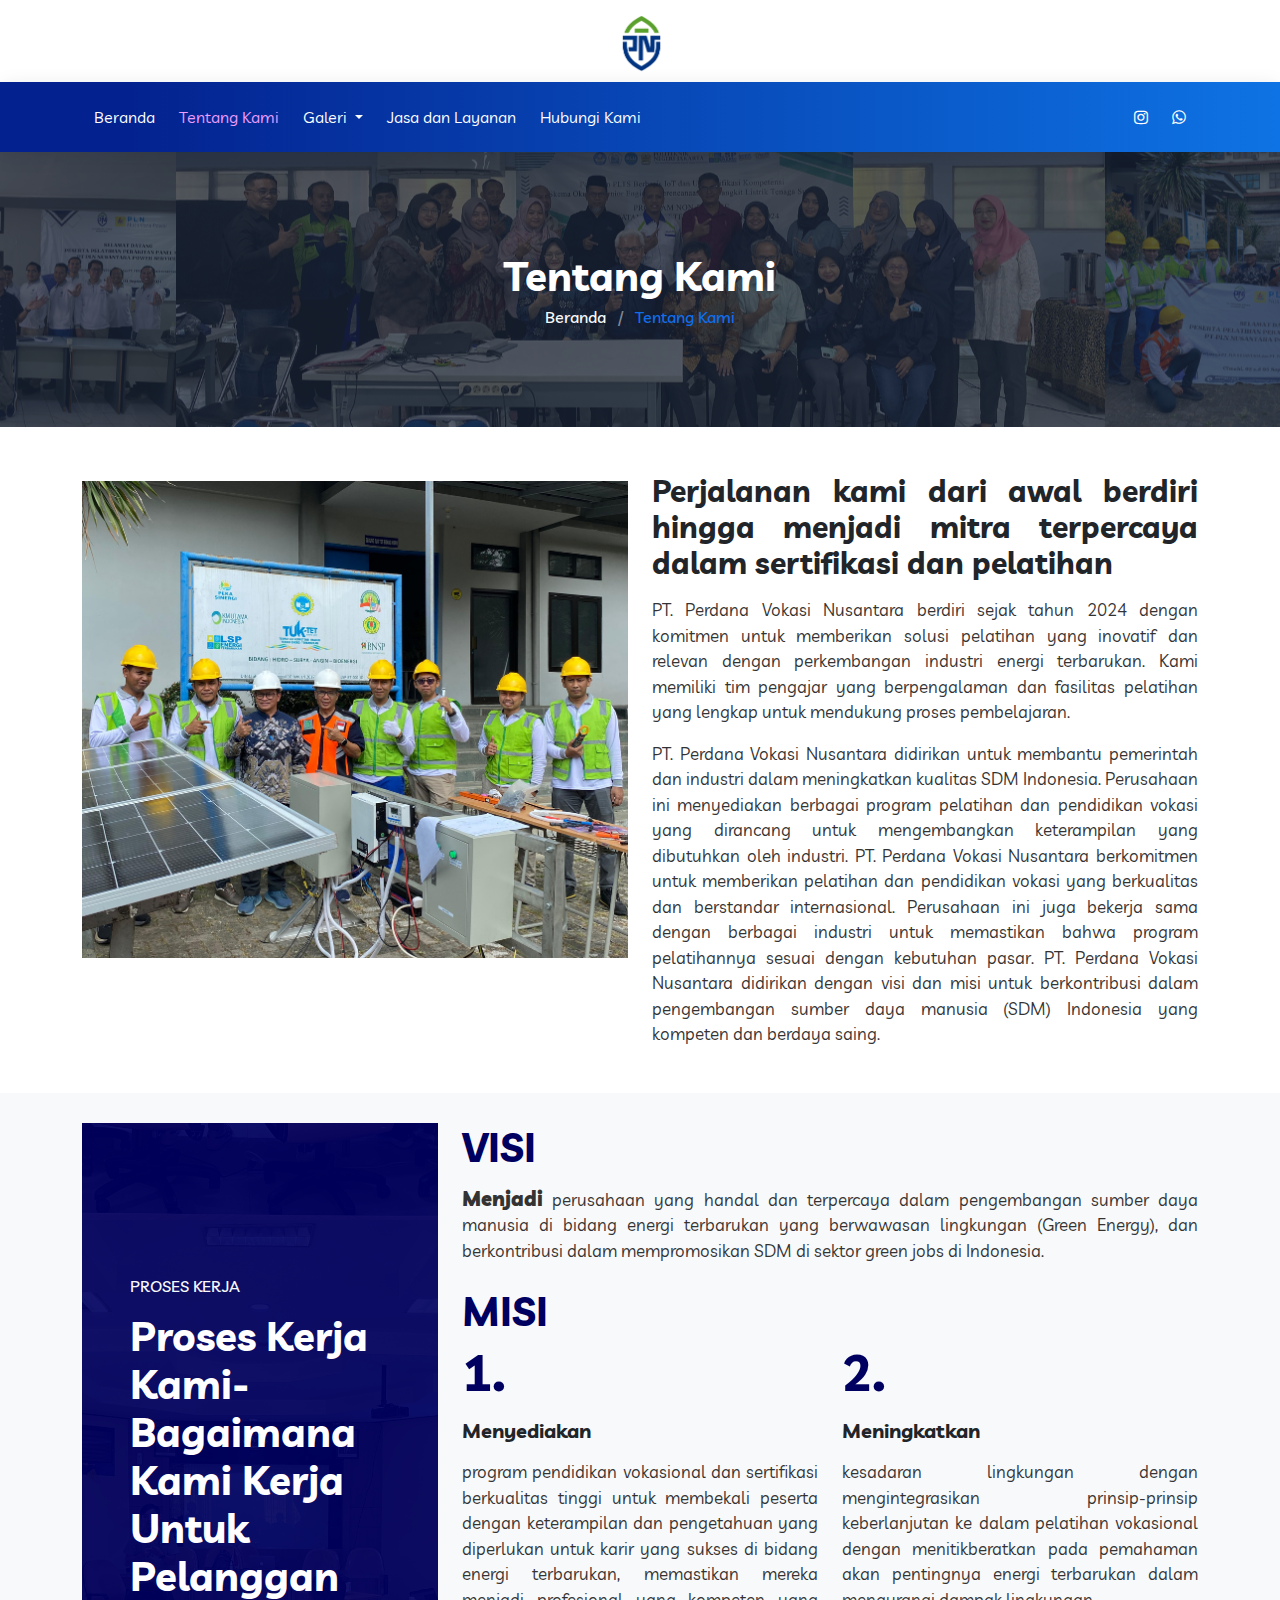
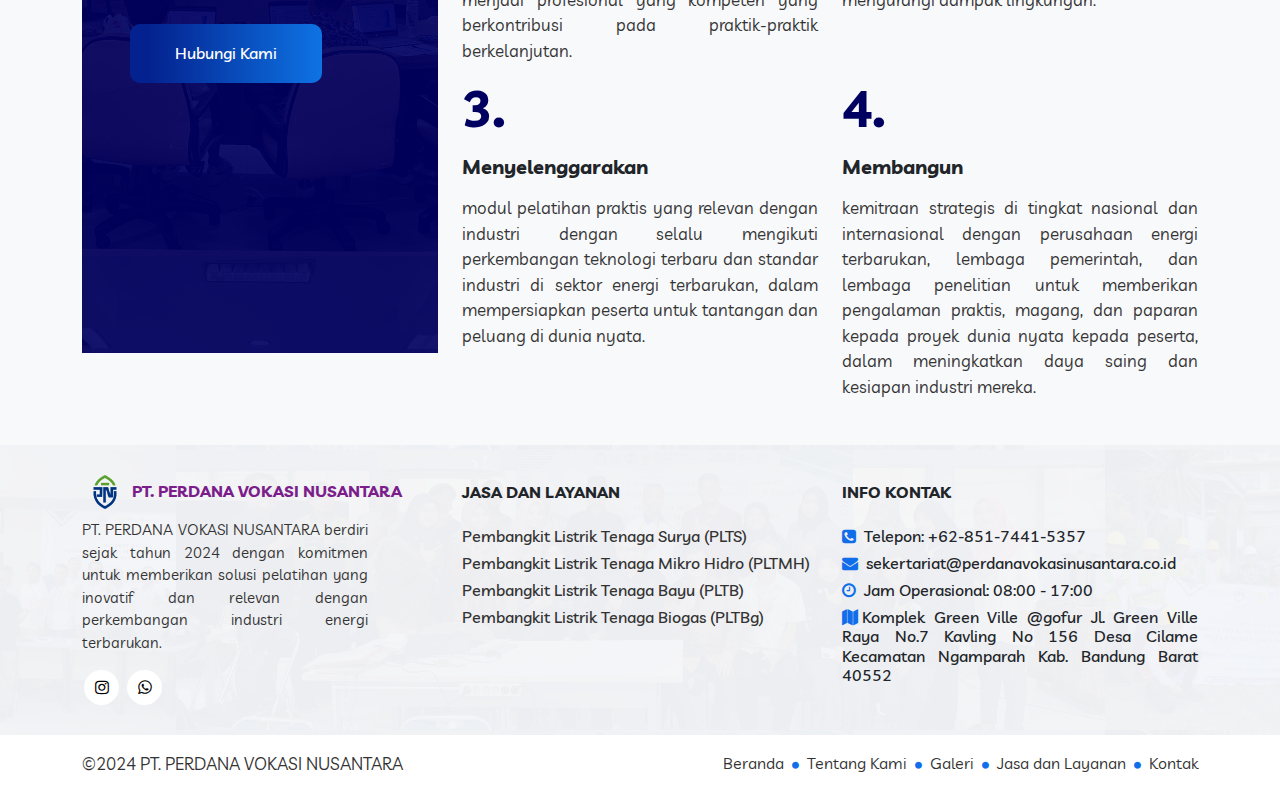
==== commit 4f8cc834: "commit 9th" ====
--- a/about.html
+++ b/about.html
@@ -452,7 +452,7 @@
 		 <div class="col-md-4">
 		  <div class="footer_1i">
 			<h6 class=" mb-2 fw-bold"><a class="col_violet" href="index.html"><img src="img/logoindex.png" width="13%" alt=""> PT. PERDANA VOKASI NUSANTARA</a></h6>
-			<p style="font-size: 15px; text-align: justify; padding-right: 70px;">PT. PERDANA VOKASI NUSANTARA berdiri sejak tahun 2024 dengan komitmen untuk memberikan solusi pelatihan yang inovatif dan relevan dengan perkembangan industri energi terbarukan.</p>
+			<p>PT. PERDANA VOKASI NUSANTARA berdiri sejak tahun 2024 dengan komitmen untuk memberikan solusi pelatihan yang inovatif dan relevan dengan perkembangan industri energi terbarukan.</p>
 			<ul class="mb-0 mt-3">
 				<li class="d-inline-block"><a href="https://www.instagram.com/perdanavokasinusantara/"><i class="fa fa-instagram"></i></a></li>
 				<li class="d-inline-block"><a href="https://wa.me/6285174415357"><i class="fa fa-whatsapp"></i></a></li>
--- a/css/global.css
+++ b/css/global.css
@@ -42,6 +42,26 @@
 color:#fff!important;
  }
 
+#mybutton1id_plts {
+  width: 300px;
+  height: 70px;
+  border: 0px;
+}
+#mybutton1id_pltb {
+  width: 300px;
+  height: 70px;
+  border: 0px;
+}
+#mybutton1id_pltmh {
+  width: 300px;
+  height: 70px;
+  border: 0px;
+}
+#mybutton1id_pltbg {
+  width: 300px;
+  height: 70px;
+  border: 0px;
+}
 
 .grid figure {
 position: relative;
@@ -412,7 +432,21 @@
 .team_h1im1:hover .team_h1im1i1{
 display:block; 
  }
-/* mitra */
+ #serv_h .serv_h3 {
+  padding-left: 7rem;
+  padding-right: 7rem;
+  margin-right: 0%;
+} 
+#serv_h .serv-label-no{
+  padding: 0%;
+}
+#serv_h .serv-label-bidang{
+  padding: 0%;
+}
+#serv_h .serv-label-jenjang{
+  padding: 0%;
+}
+ /* mitra */
 #serv_mitra .serv_h2i img {
   max-height: 130px; 
   max-width: 180px;
@@ -422,6 +456,7 @@
 }
 #work_h .work_h1li{
   height: 830px;
+  padding-left: 3rem;
 }
 #work_h .work_h1li .title {
   padding-top: 50%;
@@ -430,6 +465,12 @@
 /* jasa dan layanan */
 #about_ho .about_h_1l p{
   padding-right: 5rem;
+}
+/* footer */
+#footer .footer_1i p{
+  font-size: 15px;
+  text-align: justify;
+  padding-right: 70px;
 }
 /*********************common_end****************/
 
@@ -469,7 +510,7 @@
 margin-top:15px;
  }
 #header .nav-link{
-font-size:26px!important;
+font-size:26px;
 border-bottom:1px solid #0a55c4;
 padding-top:10px;
 padding-bottom:10px;
@@ -624,6 +665,9 @@
 #header .nav-left {
   font-size: 3px;
 }
+#header .nav-link {
+  font-size: 18px;
+}
 /* halaman beranda */
 #center_h .center_h1 .title-home{
   font-size: 30px;
@@ -646,7 +690,8 @@
 }
 #serv_h .serv_h2i p{
   text-align: center;
-} 
+}
+
 #cont_h .contact-us{
   padding-left: 3rem;
   padding-right: 3rem;
@@ -666,7 +711,7 @@
   text-align: center;
 }
 #work_h .work_h1li{
-  height: 200px;
+  height: 250px;
   padding-left: 0%;
 }
 #work_h .work_h1li .title {
@@ -694,6 +739,49 @@
 #about_ho .kerjasama-mitra span{
   /* font-size: 50px; */
 }
+/* halaman jasa dan layanan */
+#serv_h .serv-label p {
+  font-size: 10px;
+}
+#serv_h .serv_h3 {
+  padding: 0 2rem ;
+}
+#serv_h .serv-label-jenjang {
+  display: none;
+}
+#serv_h .serv-label-no {
+  display: none;
+}
+#mybutton1id_plts {
+  width: 180px;
+  height: 30px;
+  border: 0px;
+  padding-top: 8px;
+}
+#mybutton1id_pltb {
+  width: 180px;
+  height: 30px;
+  border: 0px;
+  padding-top: 8px;
+}
+#mybutton1id_pltmh {
+  width: 180px;
+  height: 30px;
+  border: 0px;
+  padding-top: 8px;
+}
+#mybutton1id_pltbg {
+  width: 180px;
+  height: 30px;
+  border: 0px;
+  padding-top: 8px;
+}
+/* footer */
+#footer .footer_1i p{
+  font-size: 13px;
+  text-align: justify;
+  padding-right: 0%;
+}
 }
 @media (min-width:576px) and (max-width:767px) {
 /* halaman beranda */
@@ -938,11 +1026,14 @@
 #about_h .about_h1r h1{
   font-size: 30px;
   text-align: justify;
-
-}
-}
-
-
-
-
-
+}
+/* halaman jasa dan layanan */
+#serv_h .serv-label p {
+  font-size: 13px;
+}
+}
+
+
+
+
+
